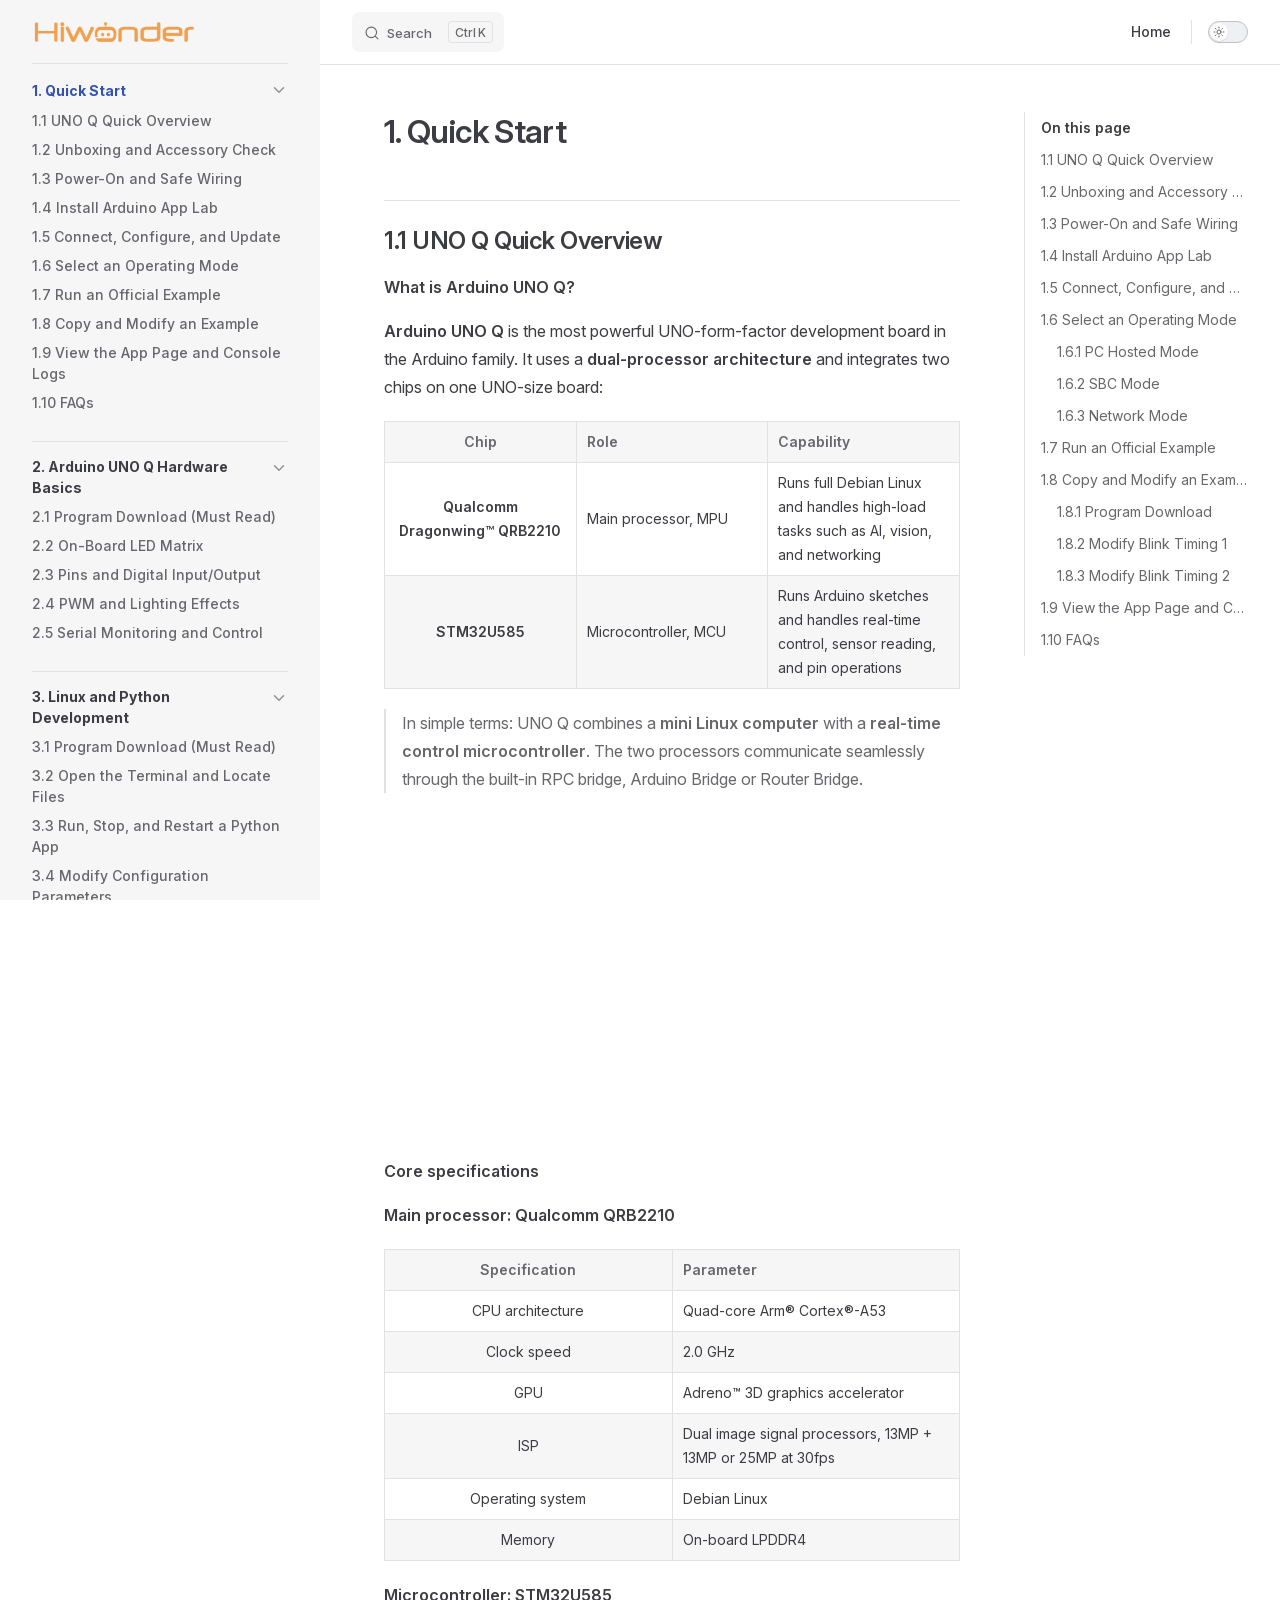
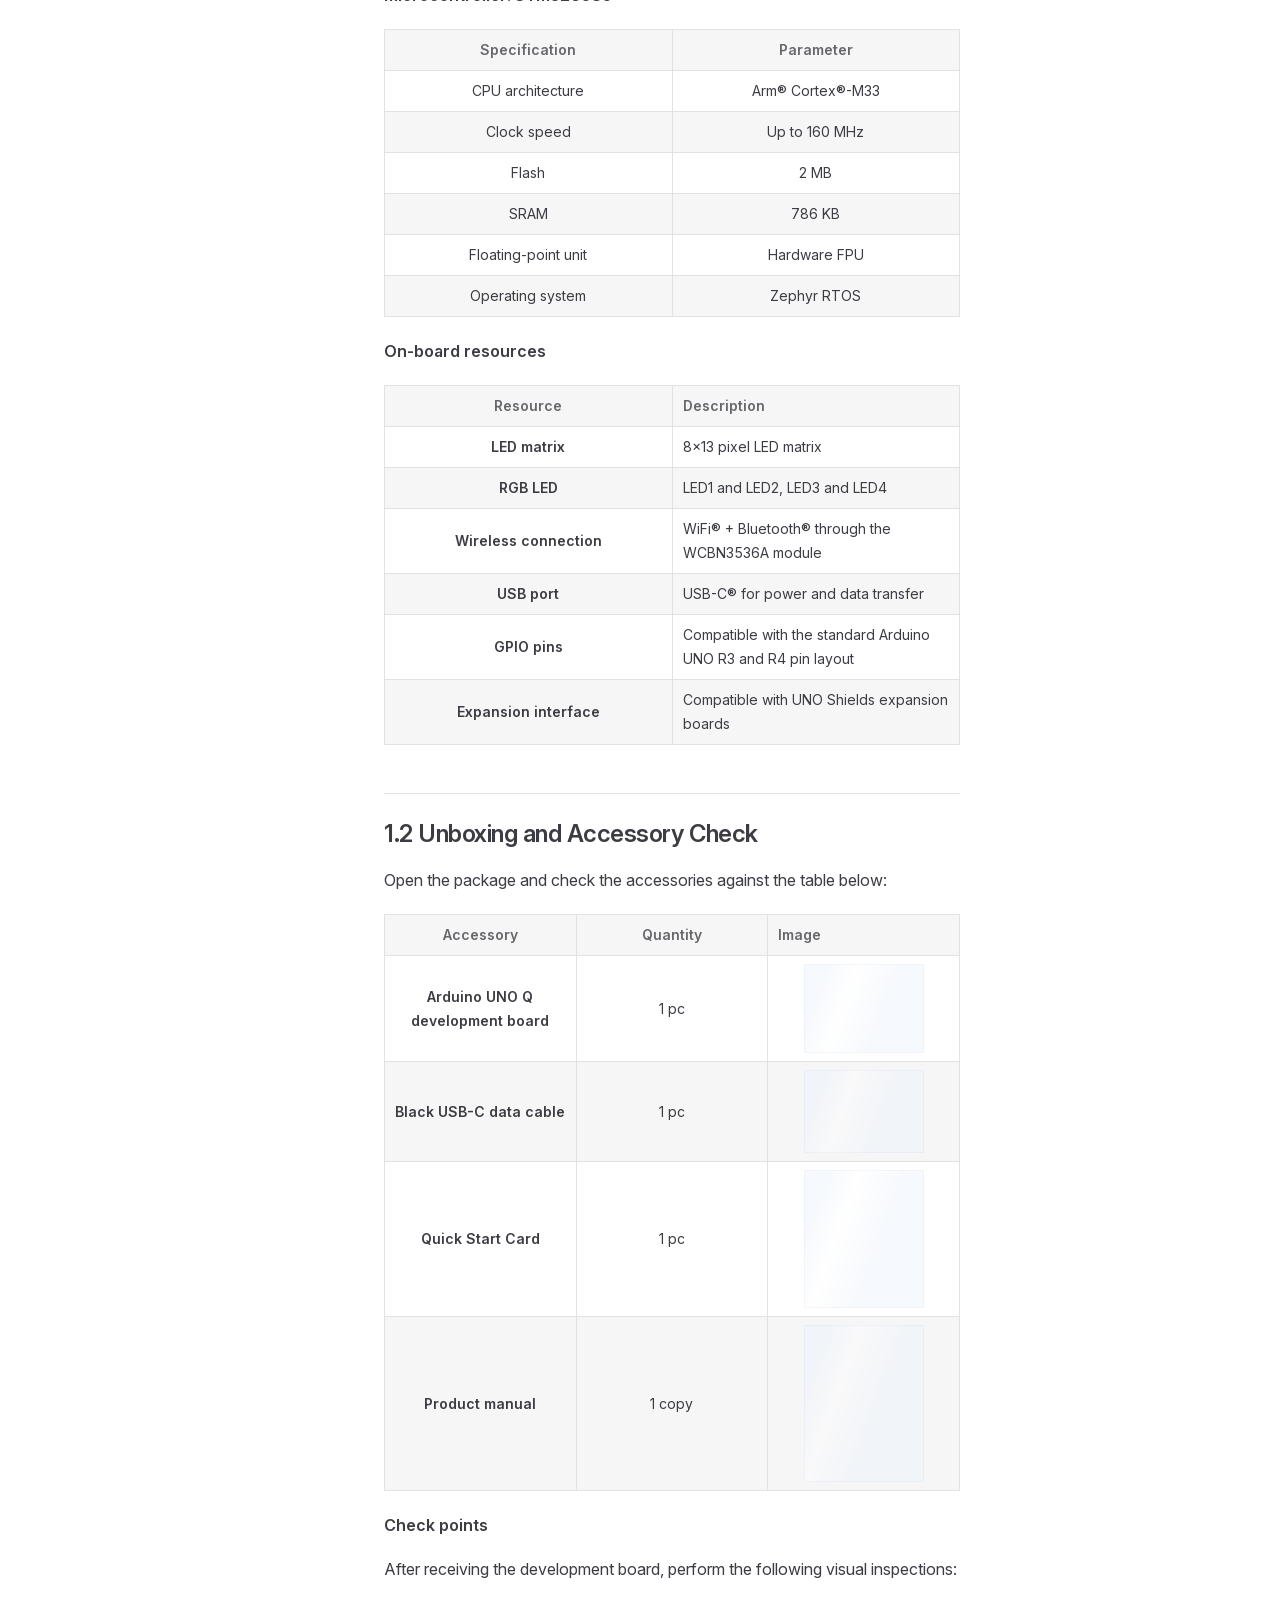
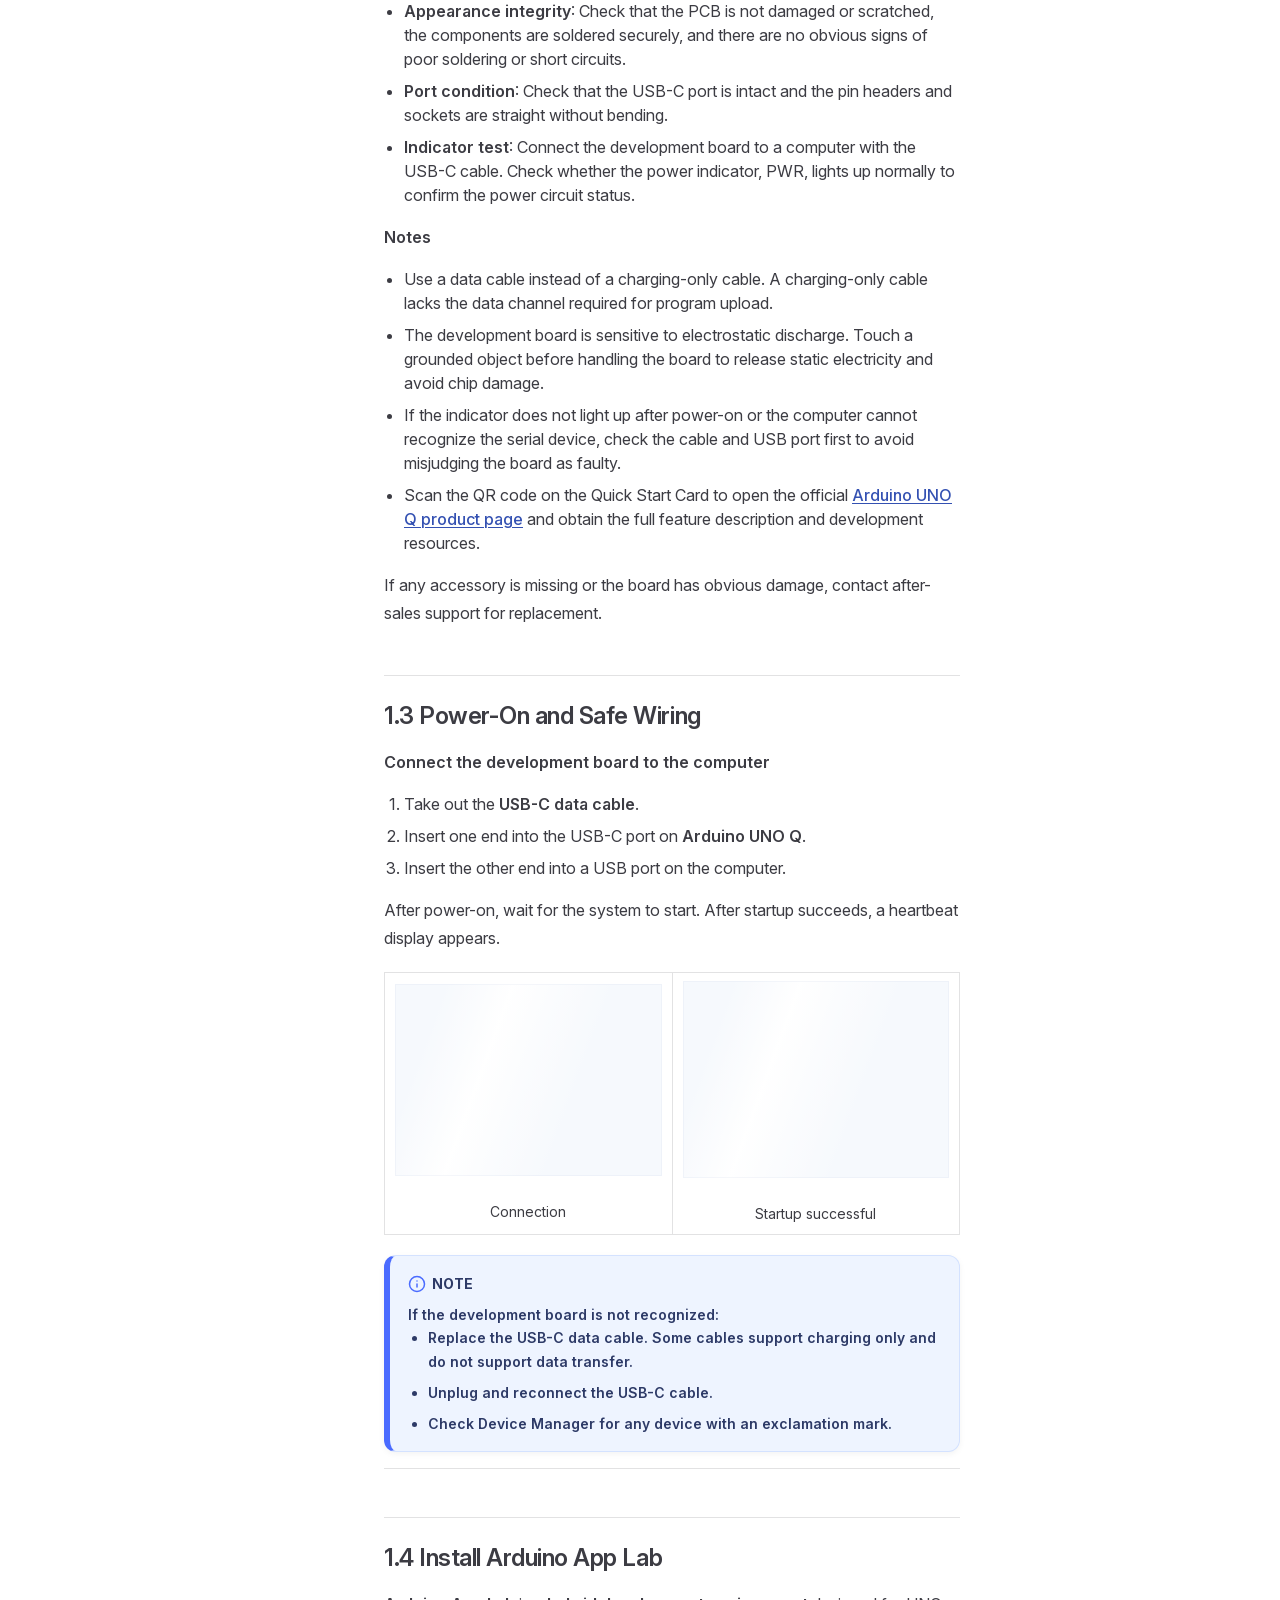
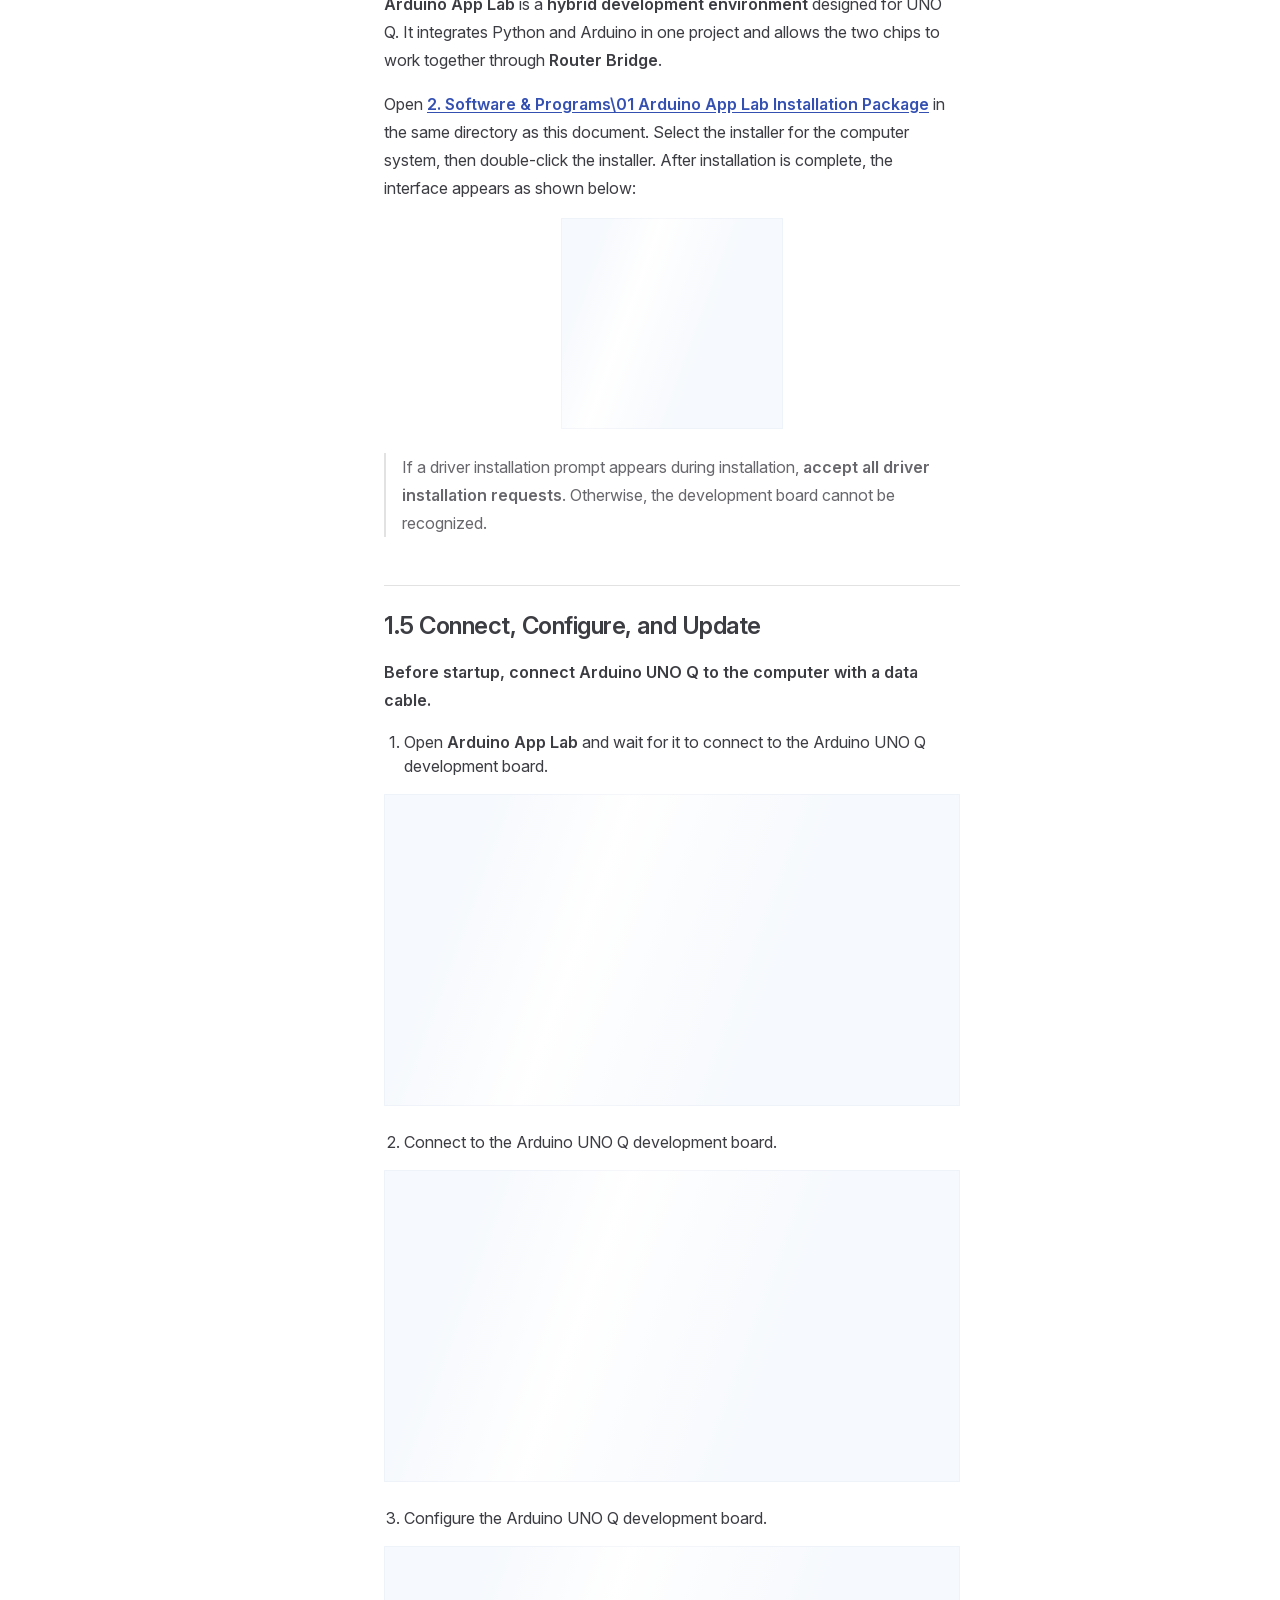
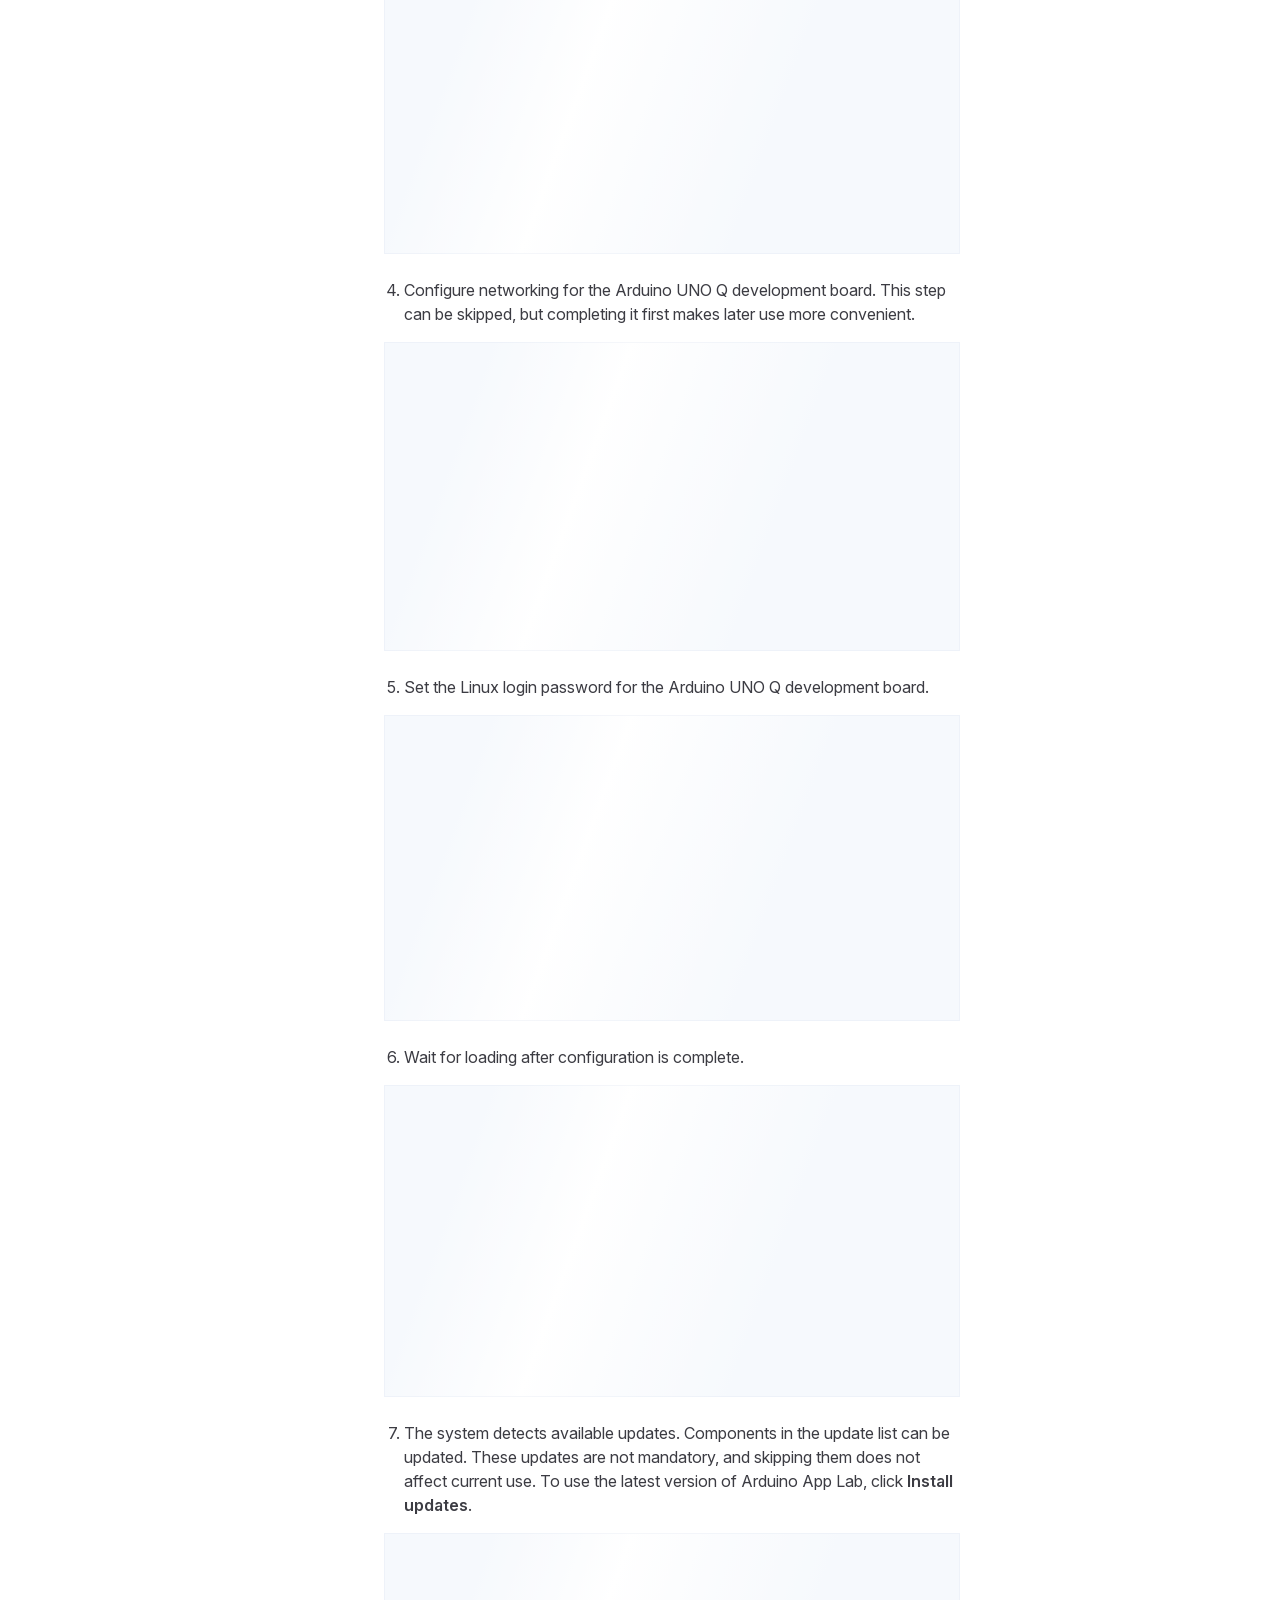
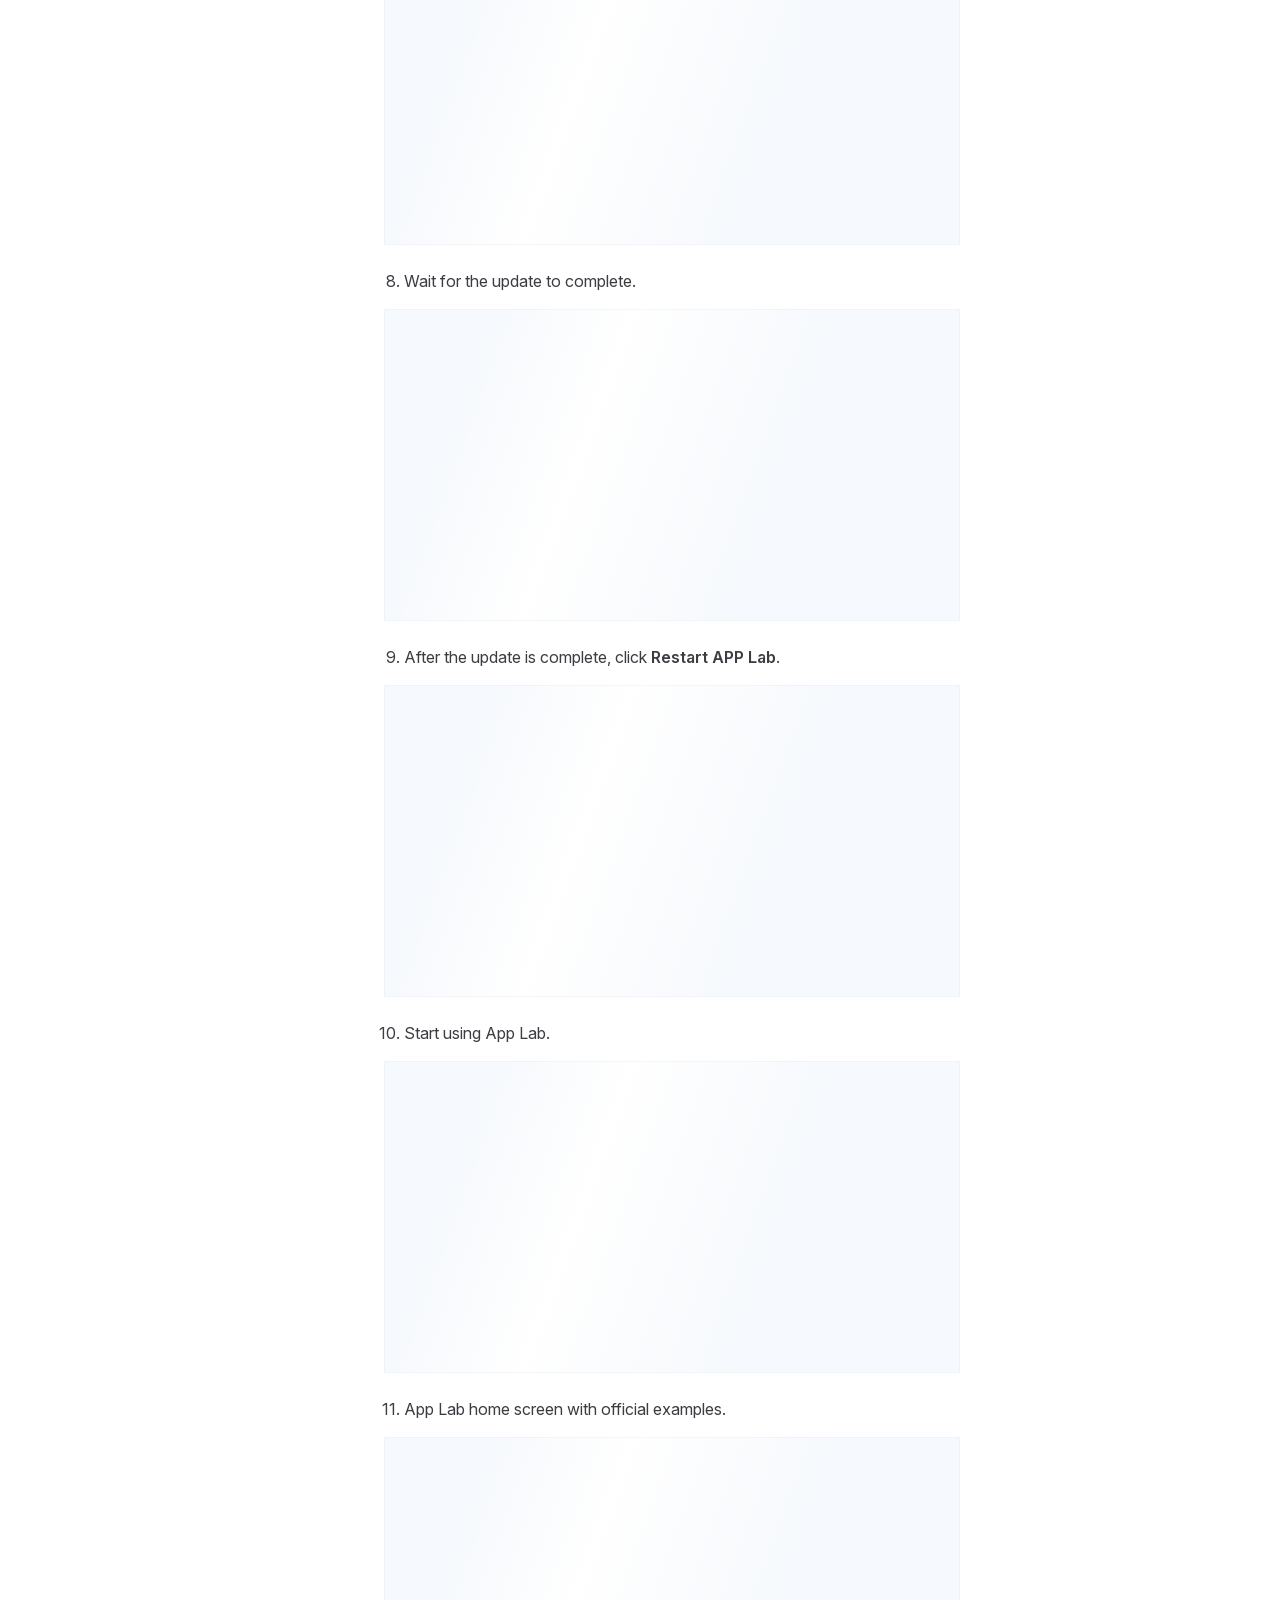
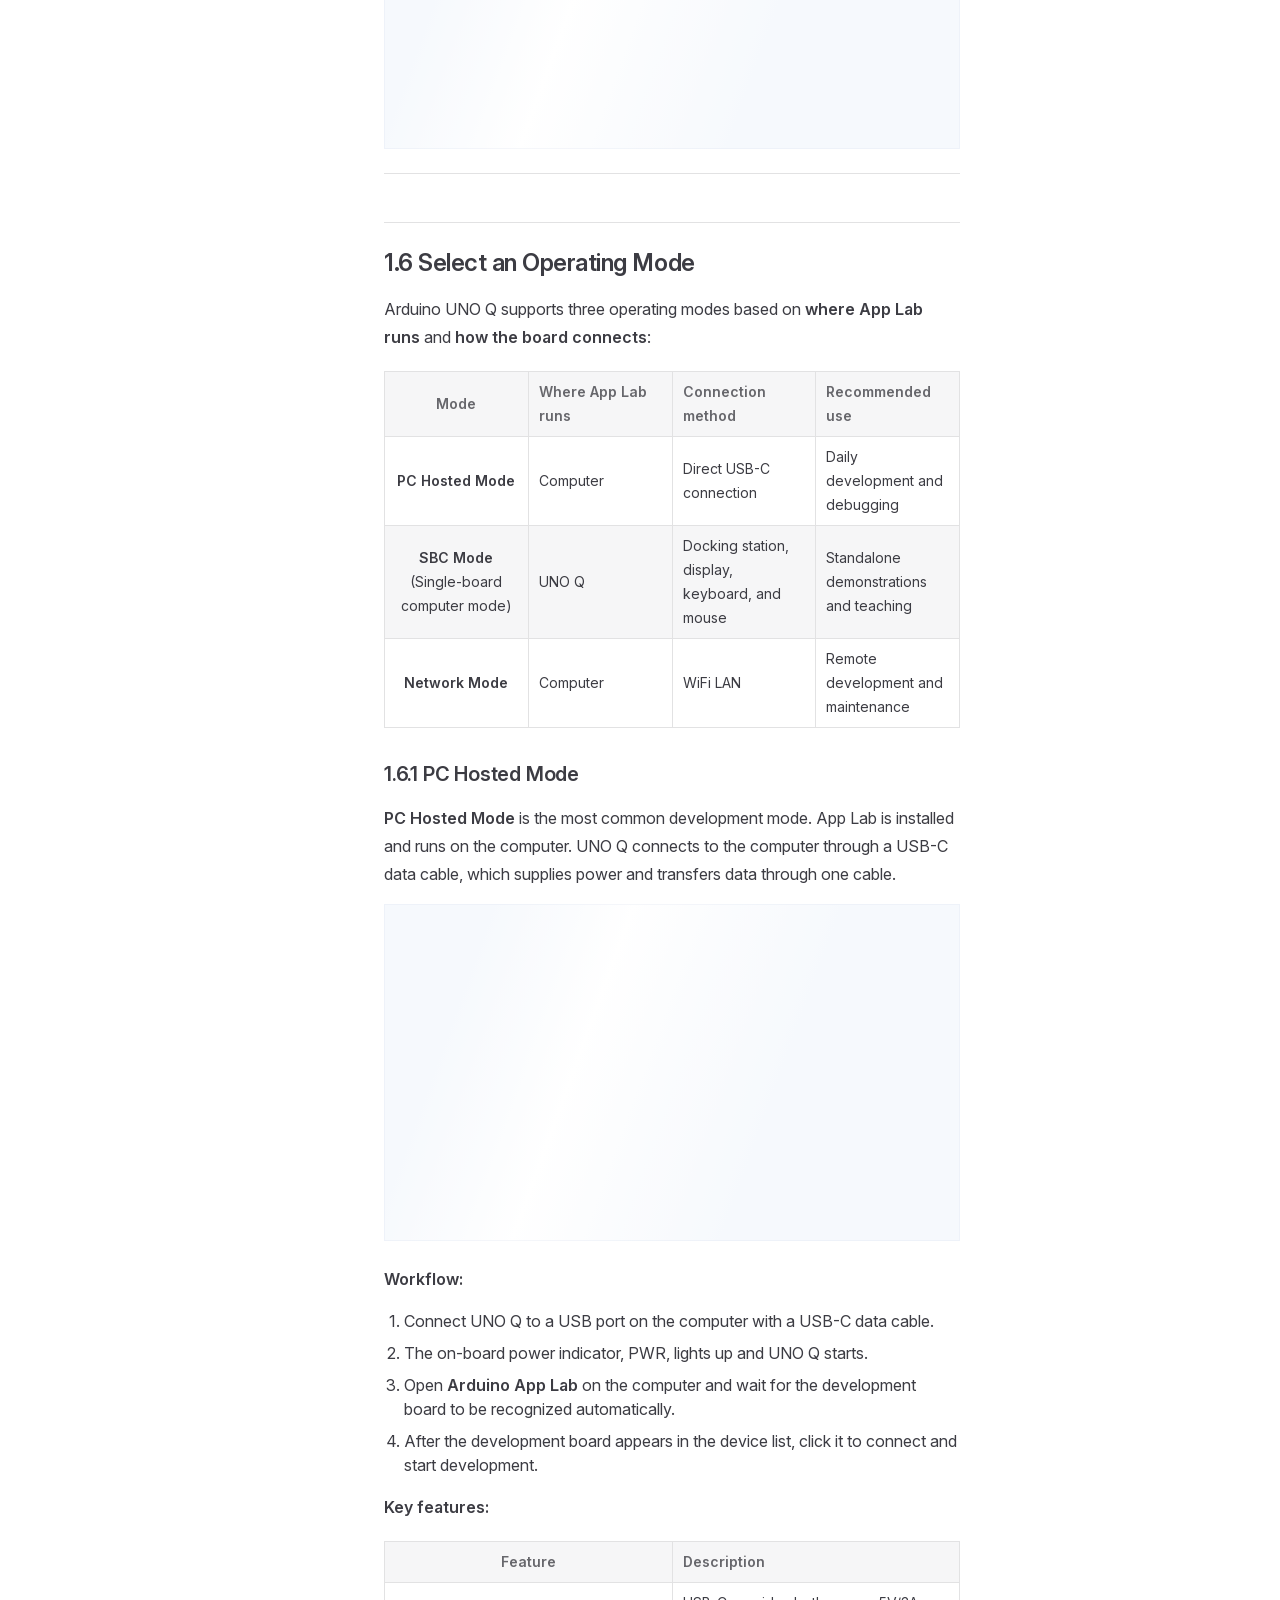
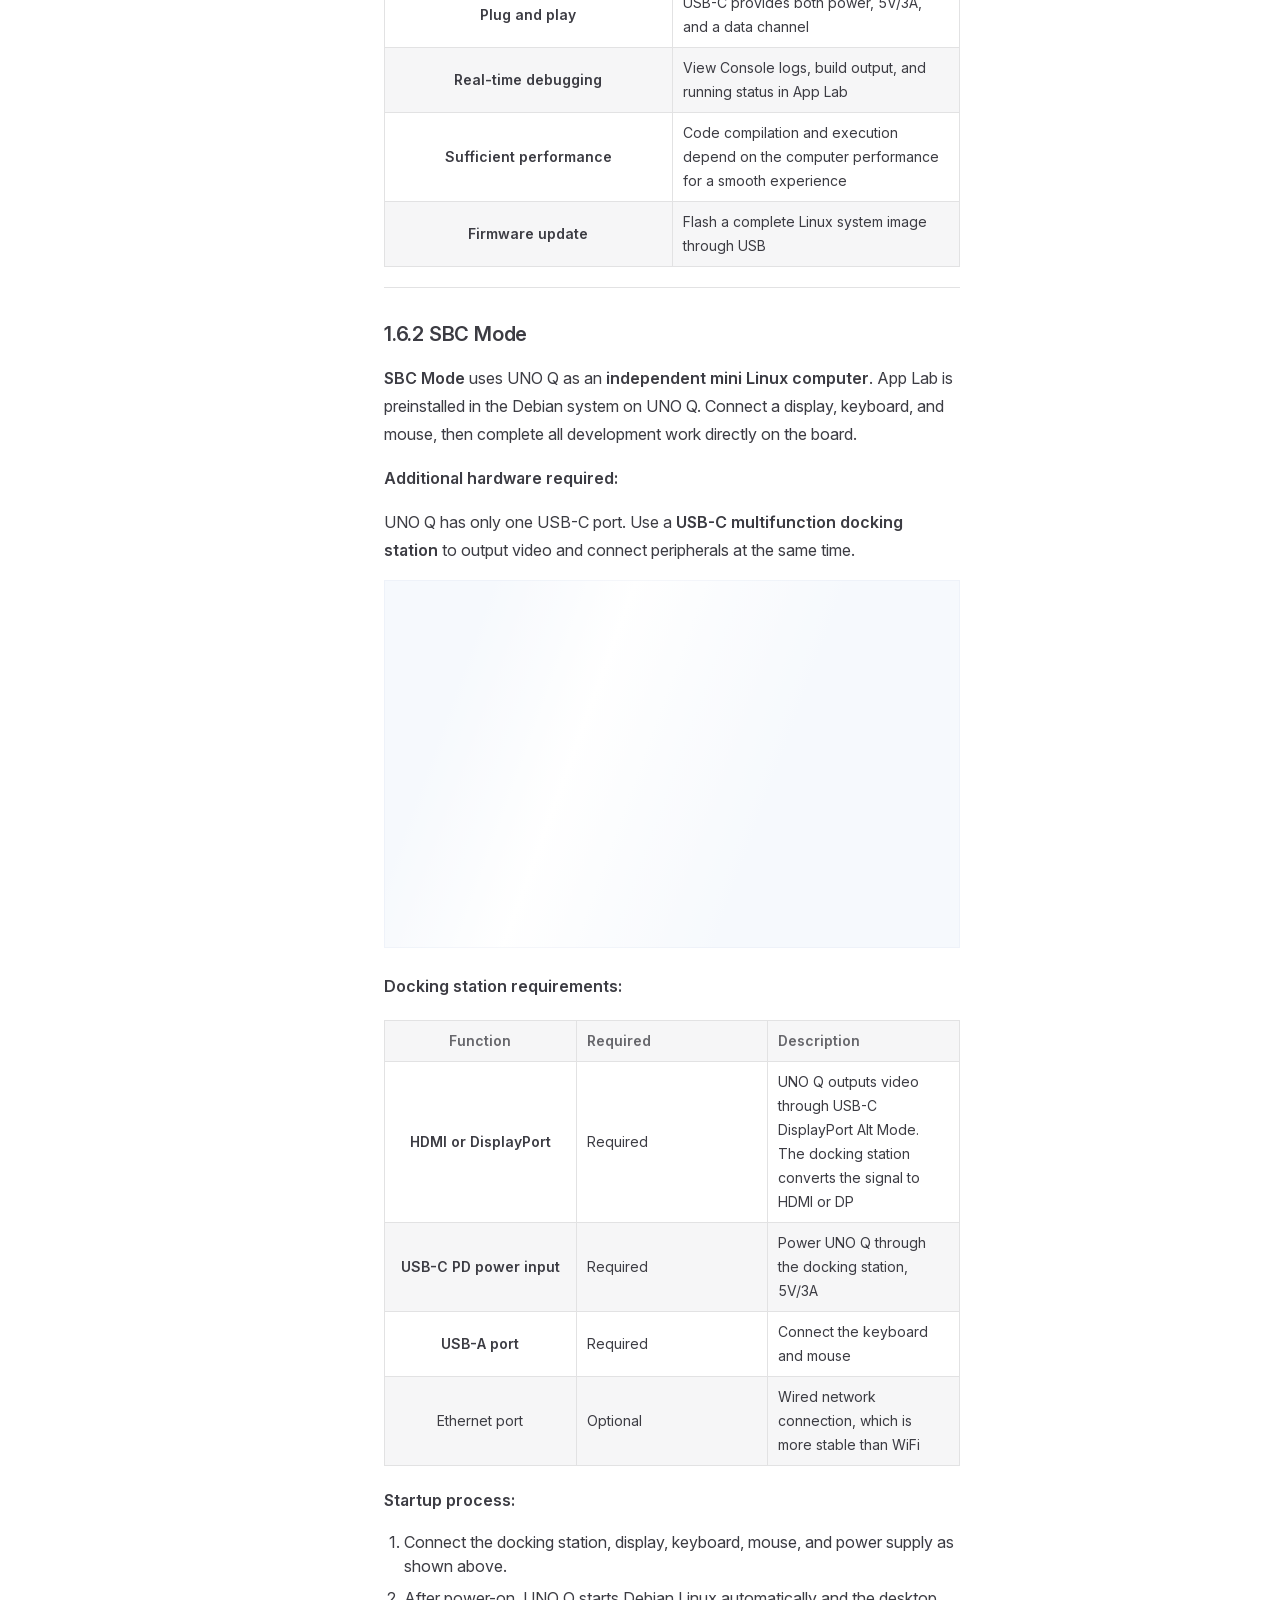
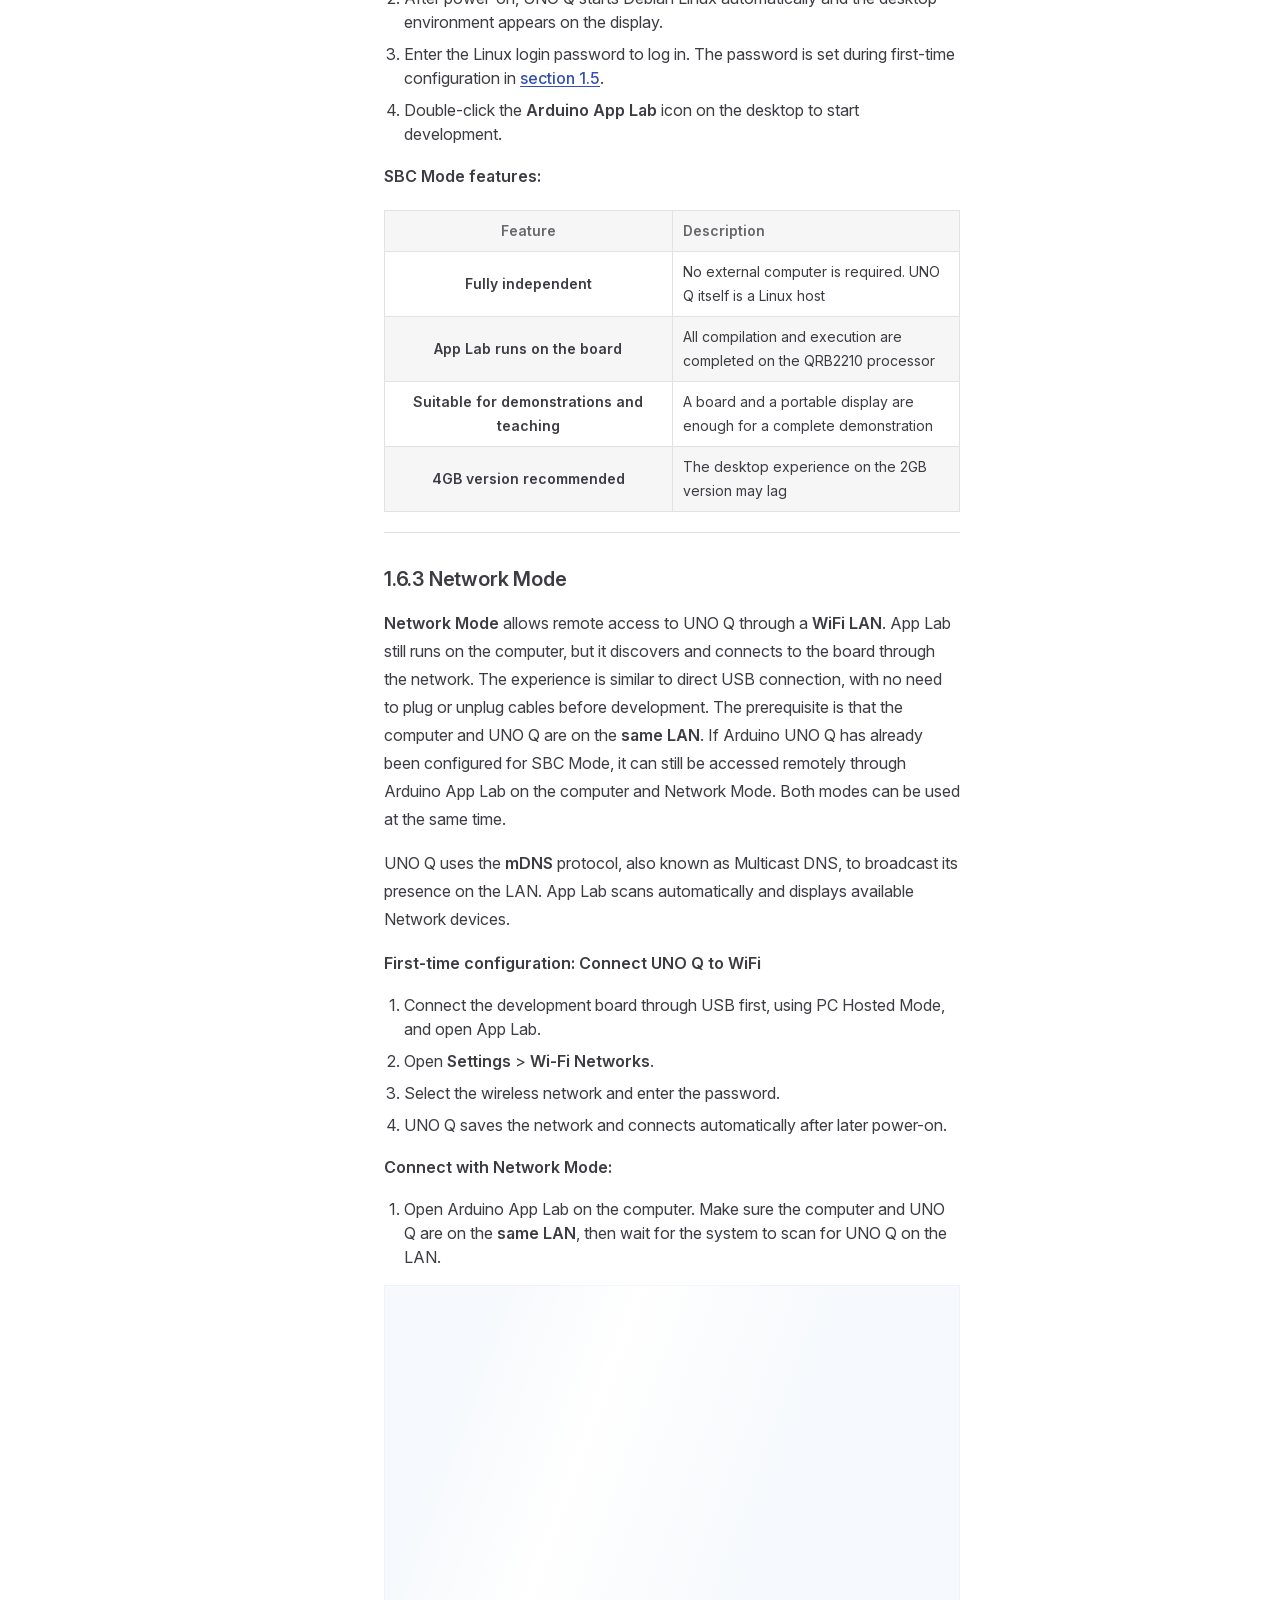
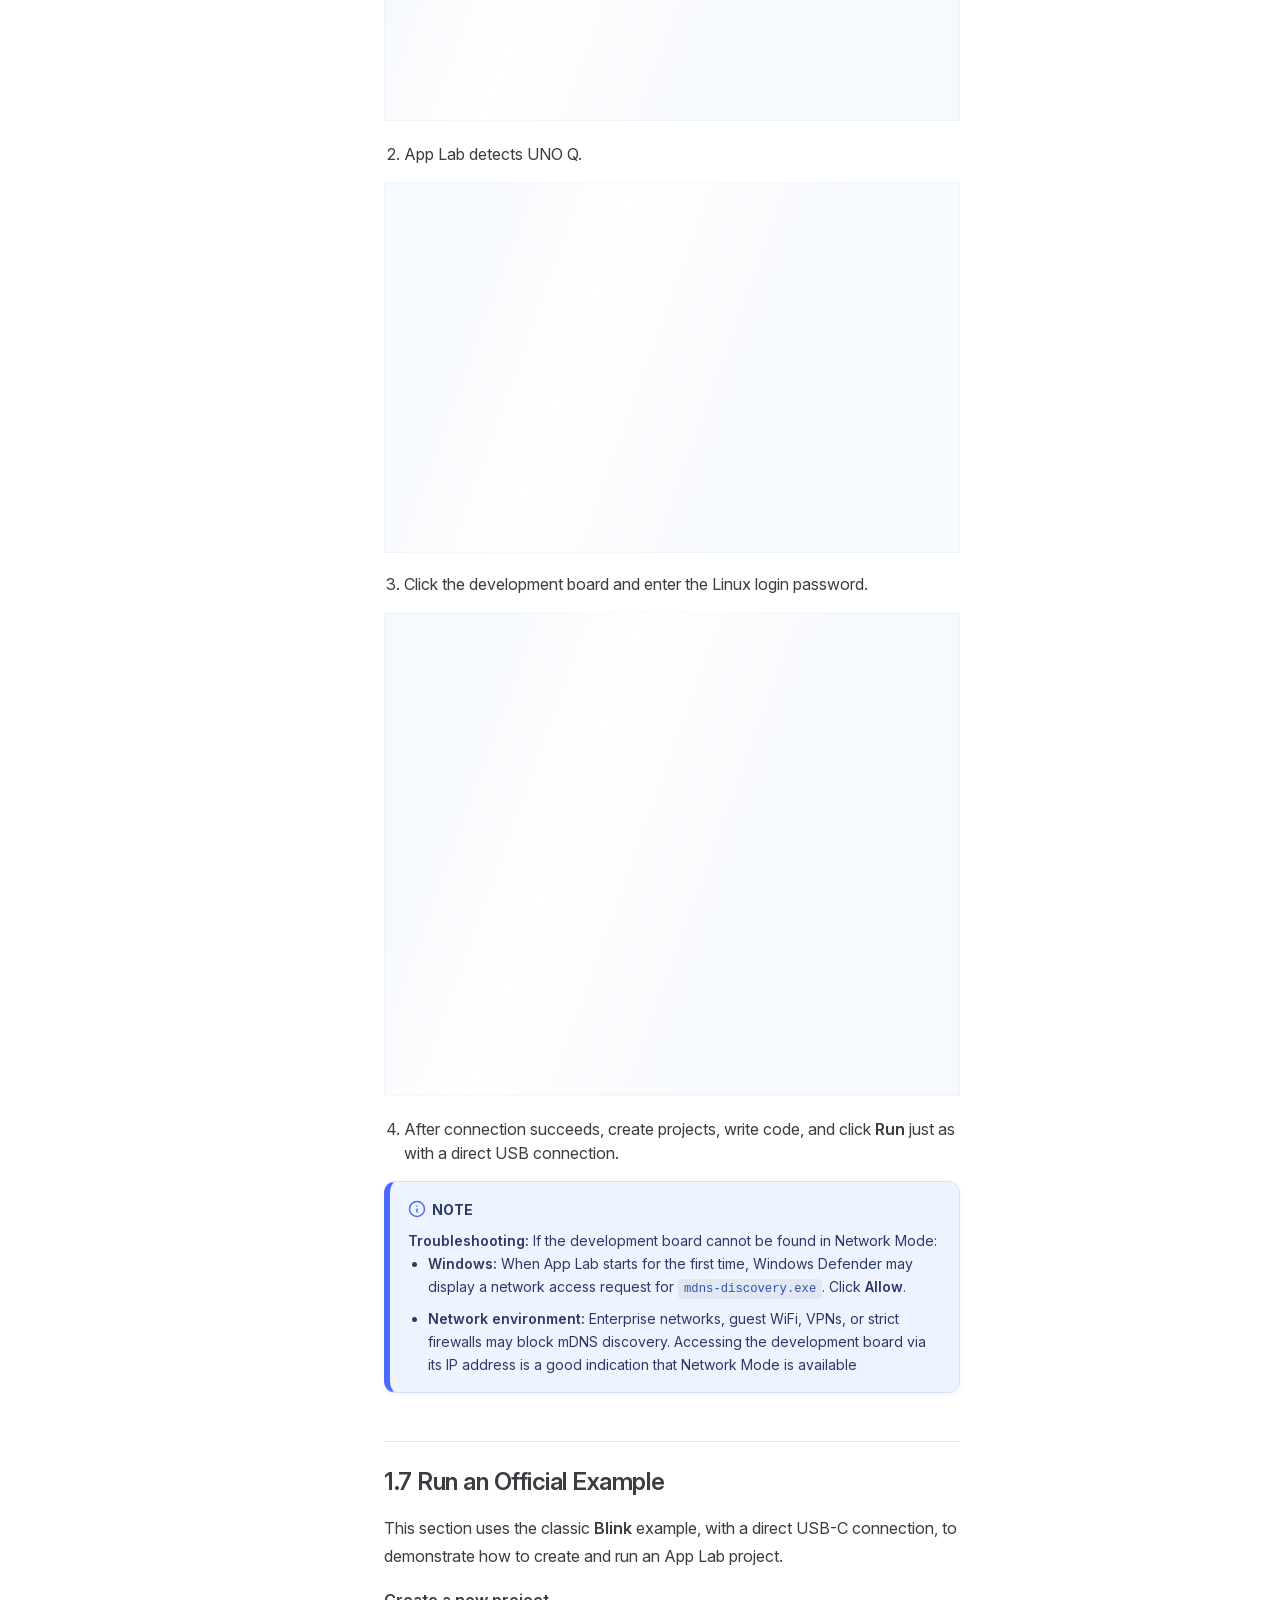
==== index.html @ 7b645acb "内容修改" ====
﻿<!DOCTYPE html>
<html>
<head>
  <meta charset="utf-8">
  <meta http-equiv="refresh" content="0;url=/projects/arduino-uno-q/en/latest/docs/1.Quick_Start.html">
  <title>Arduino UNO Q Documentation</title>
</head>
<body>
  <a href="/projects/arduino-uno-q/en/latest/docs/1.Quick_Start.html">Click here if you are not redirected automatically.</a>
</body>
</html>
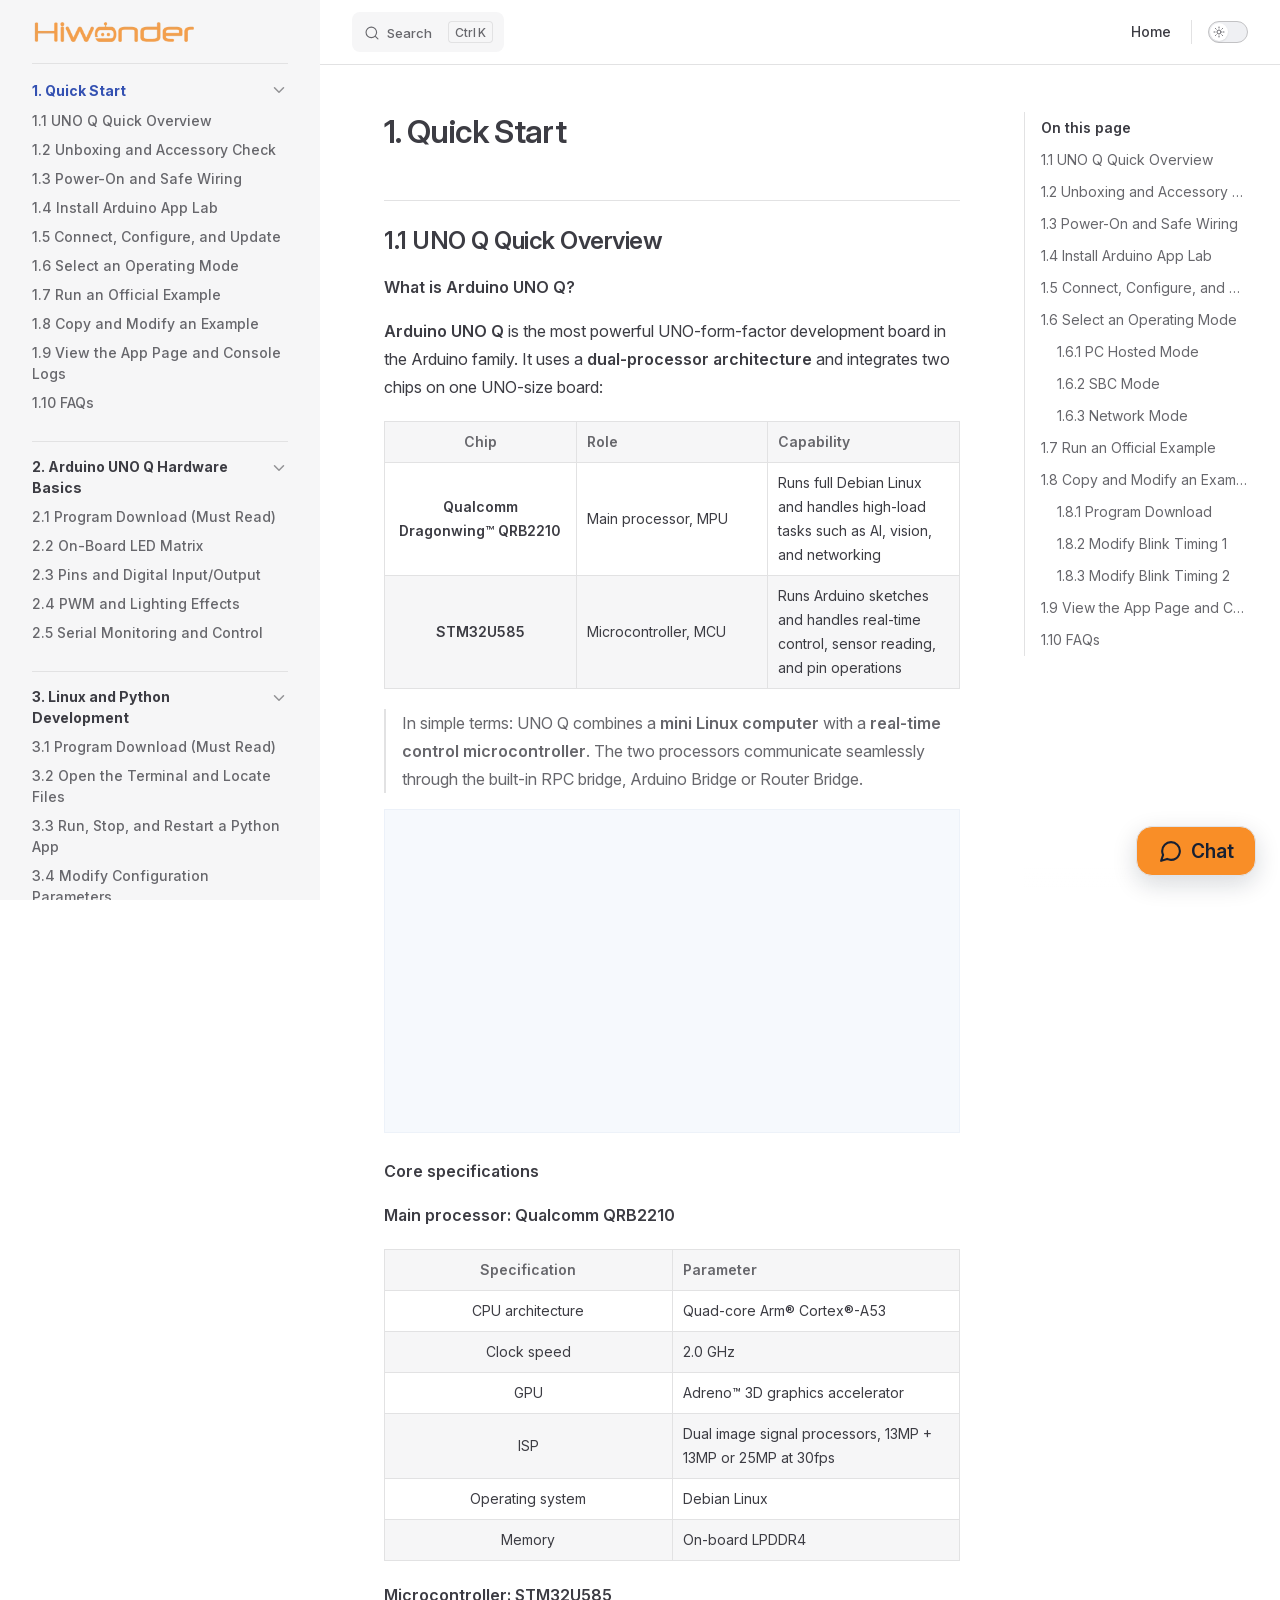
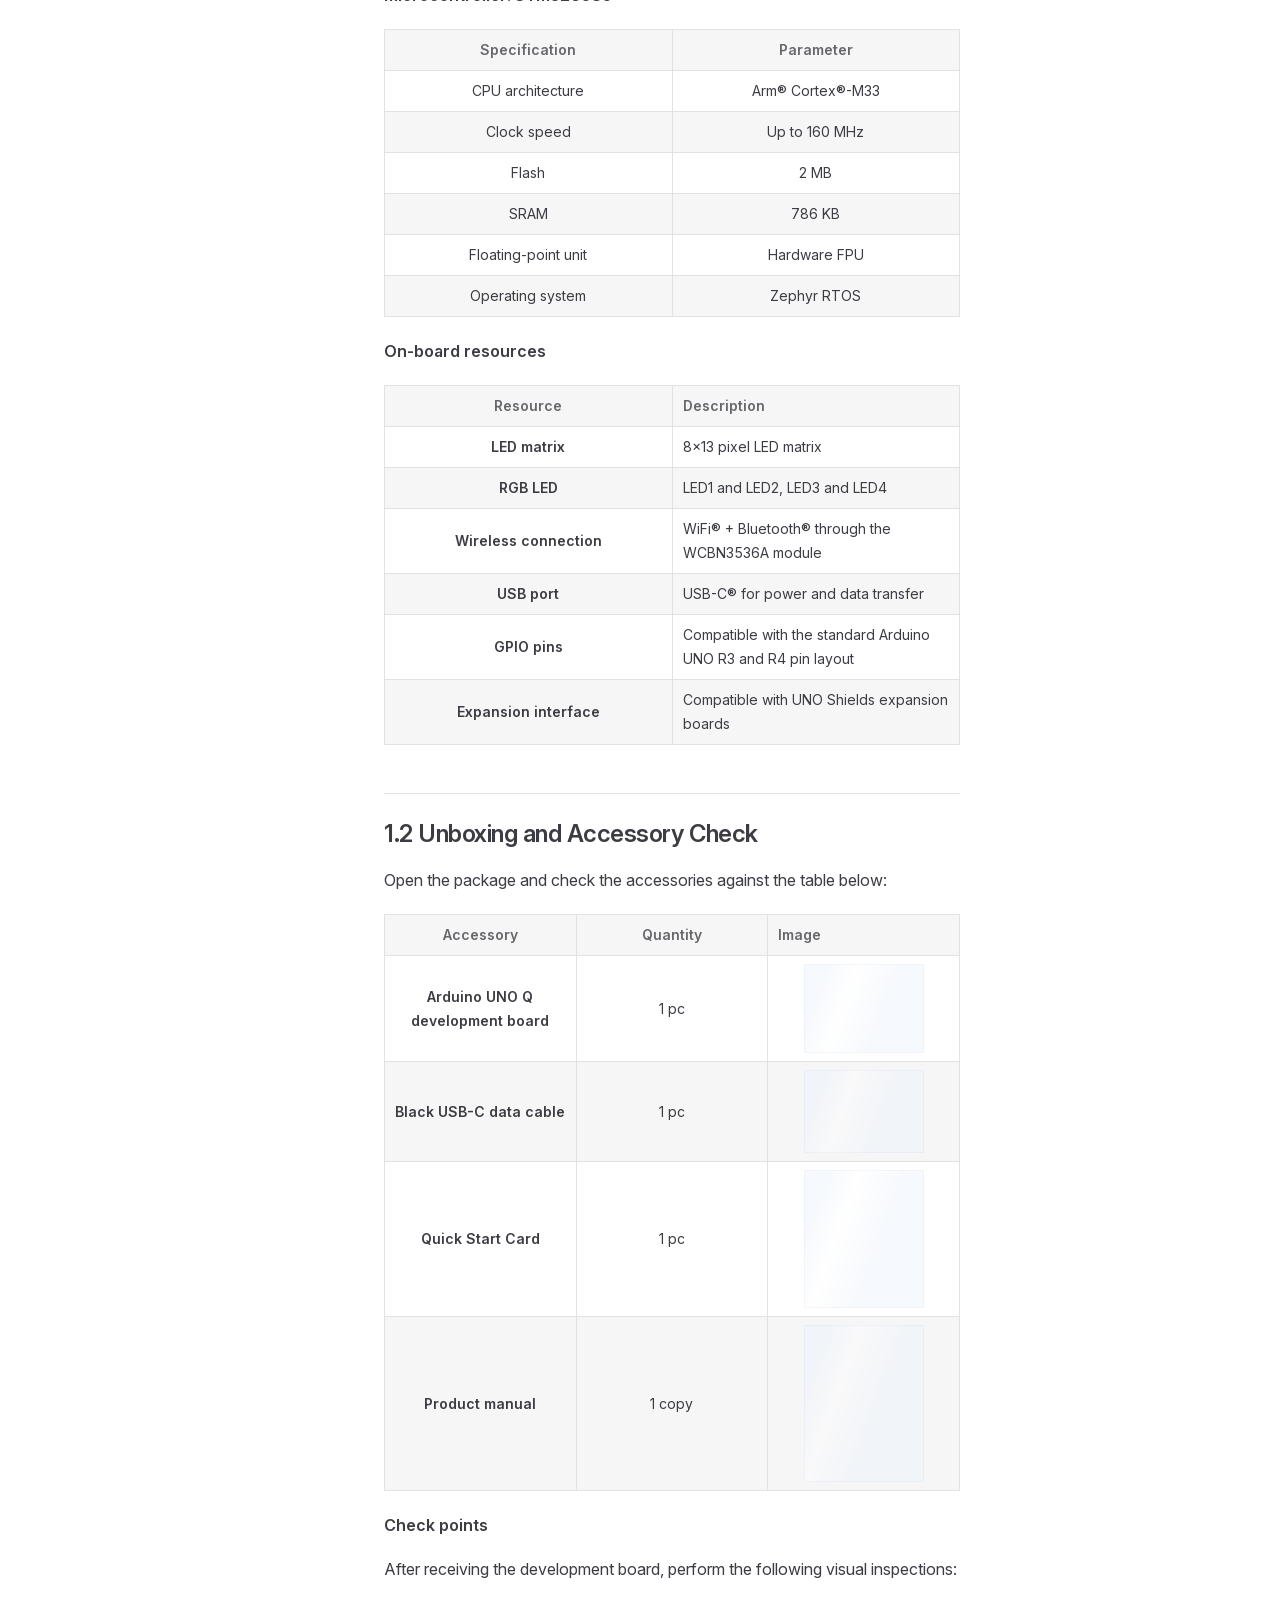
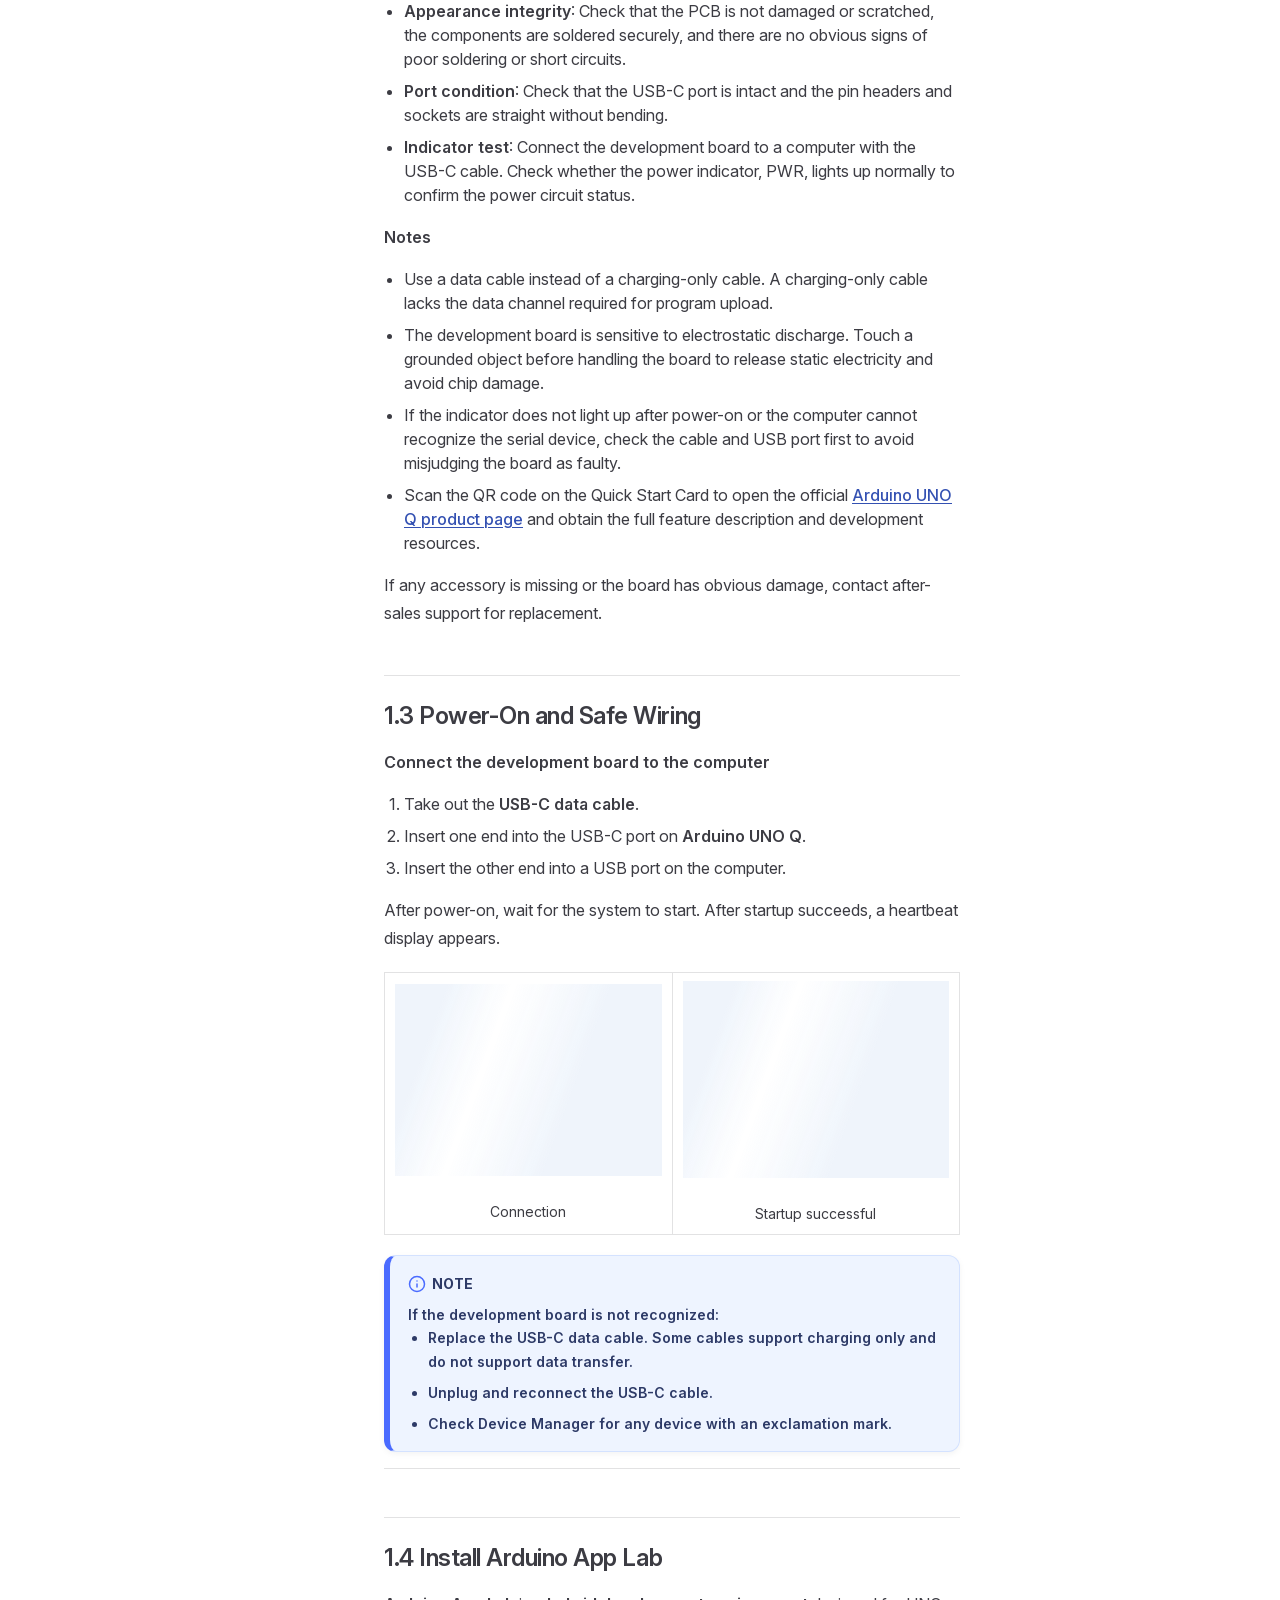
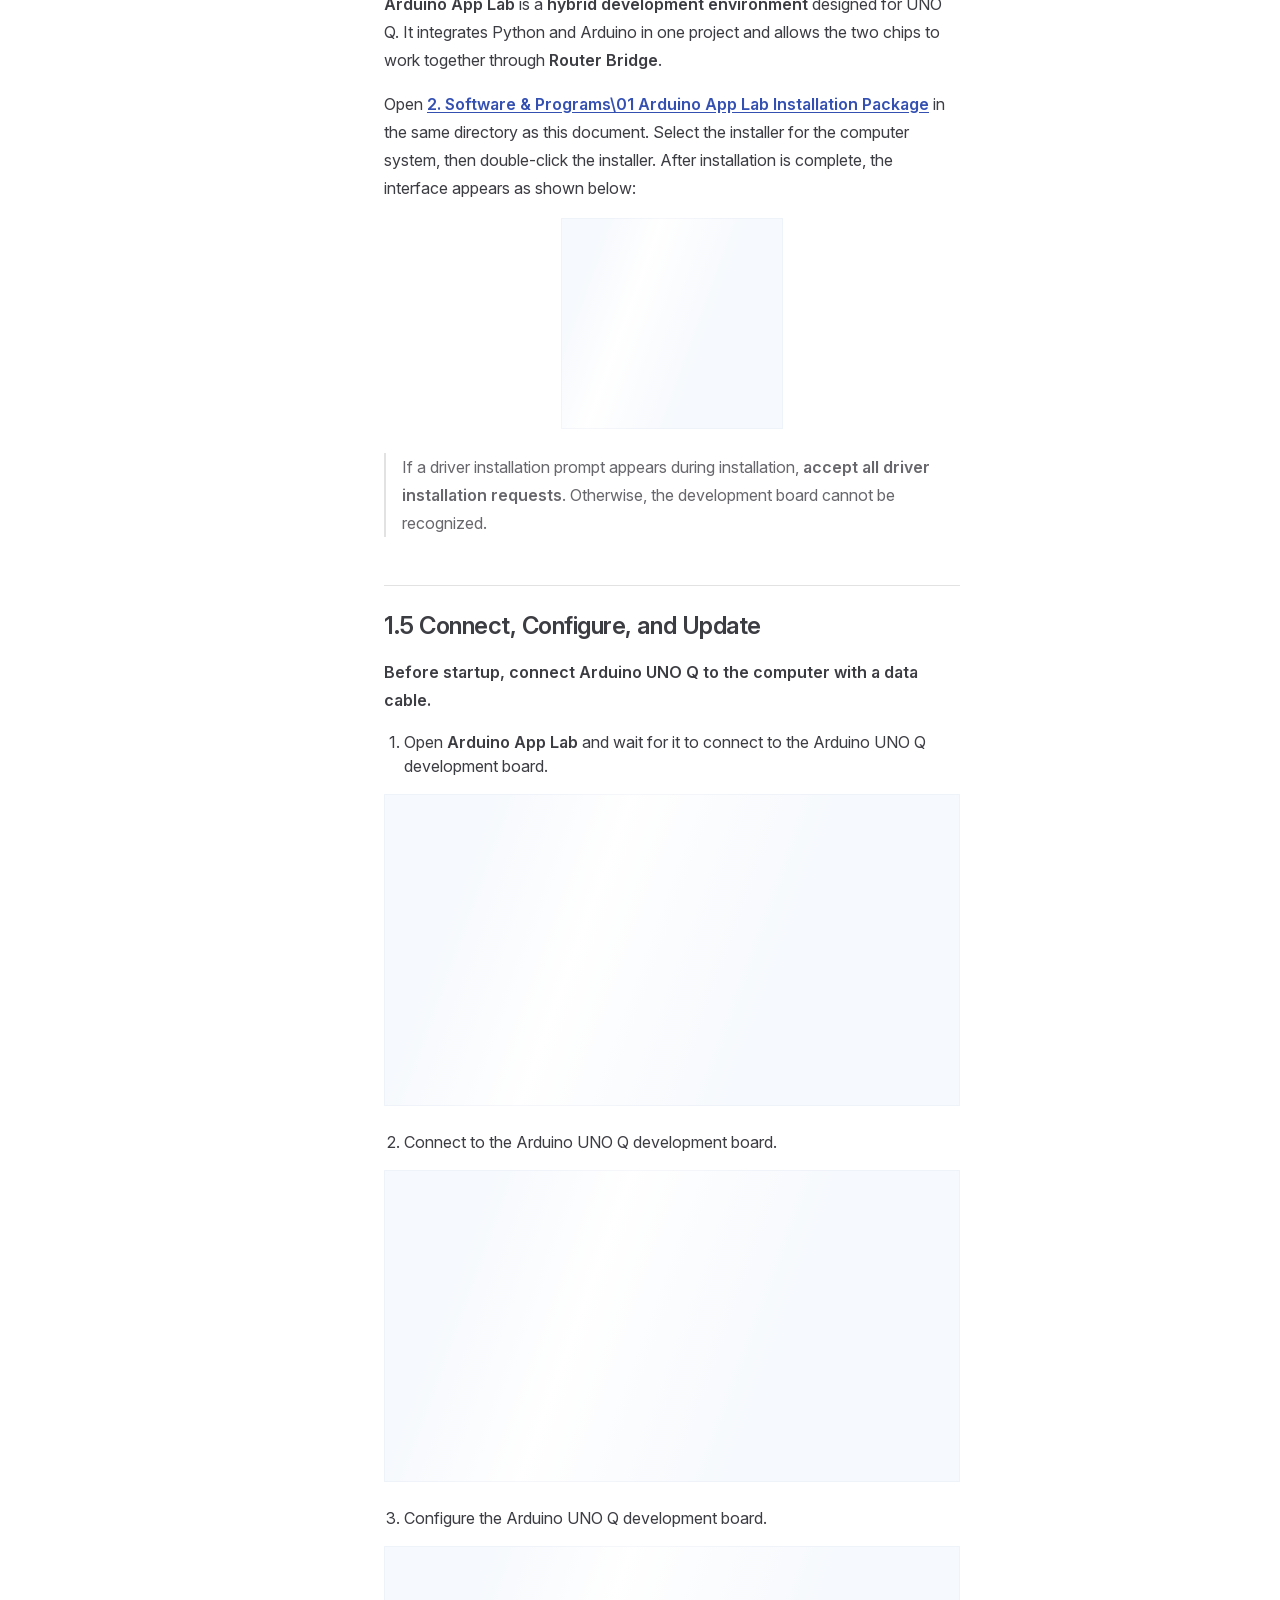
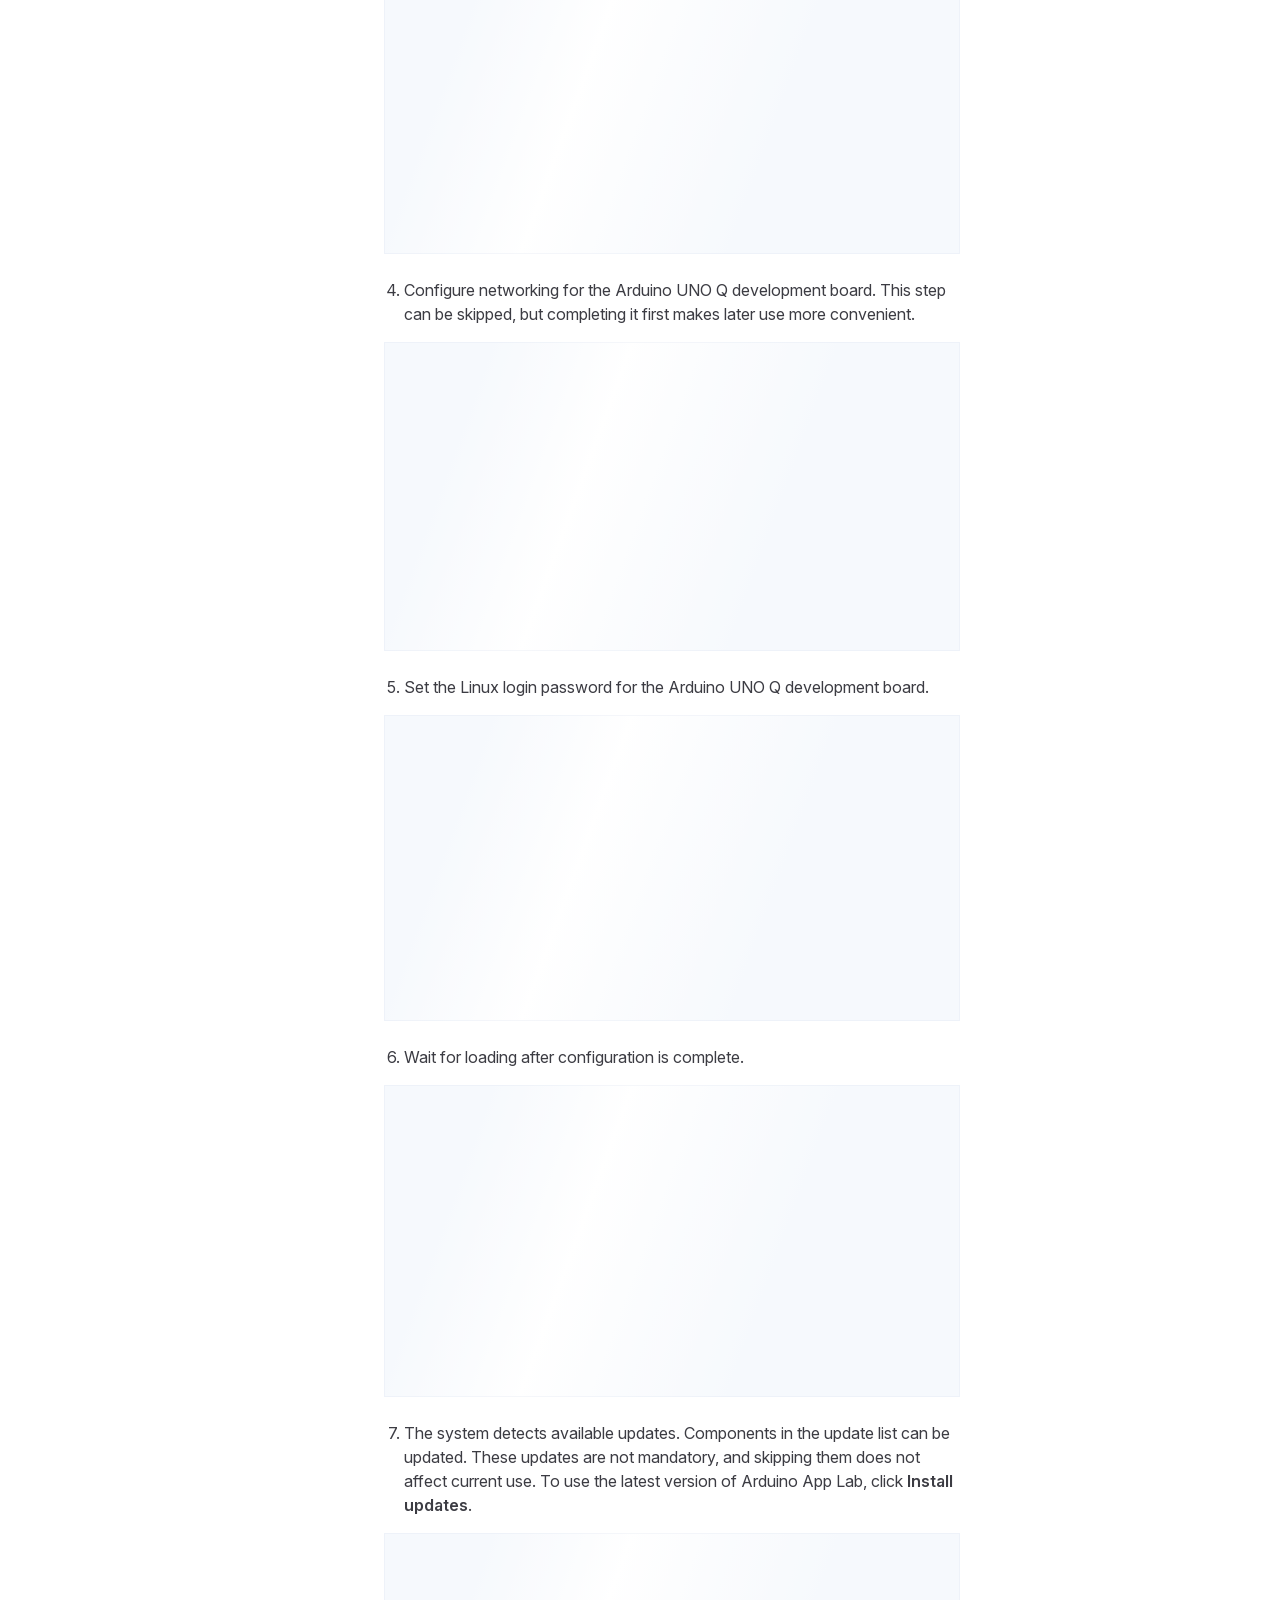
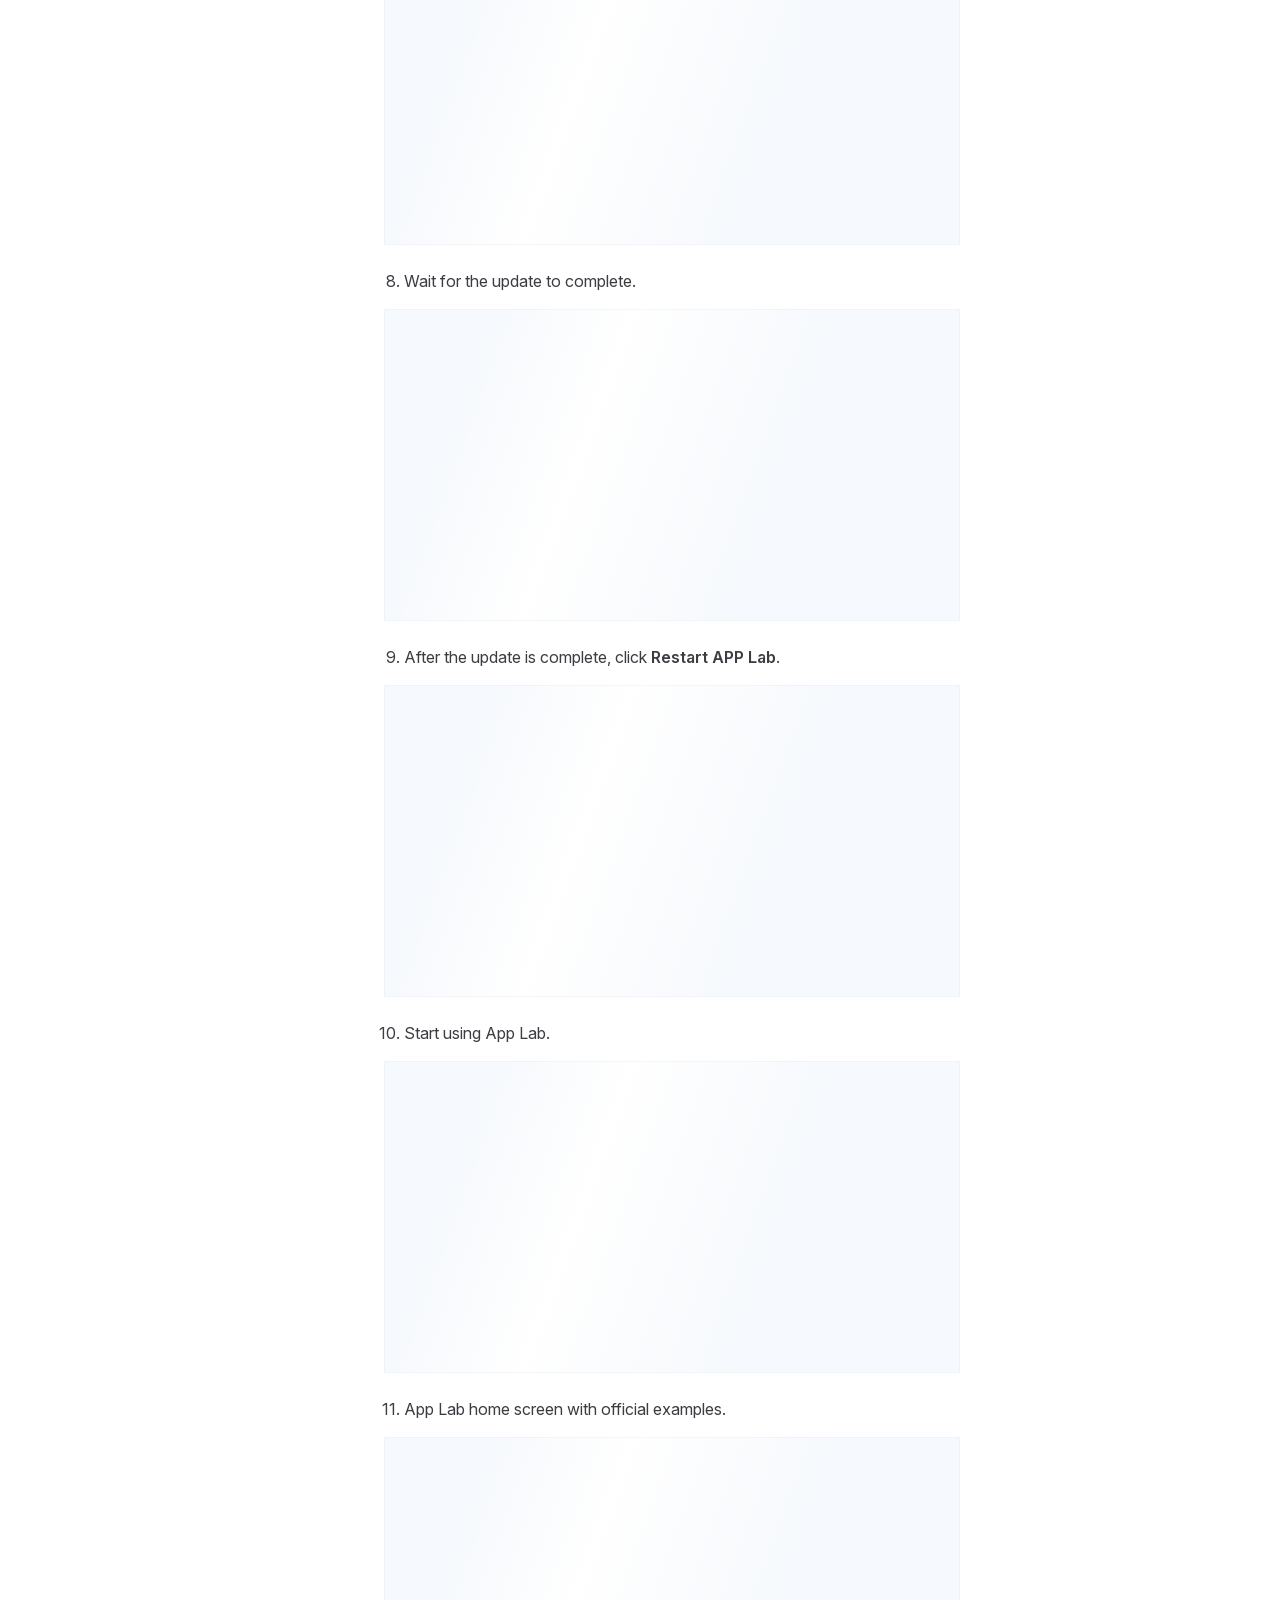
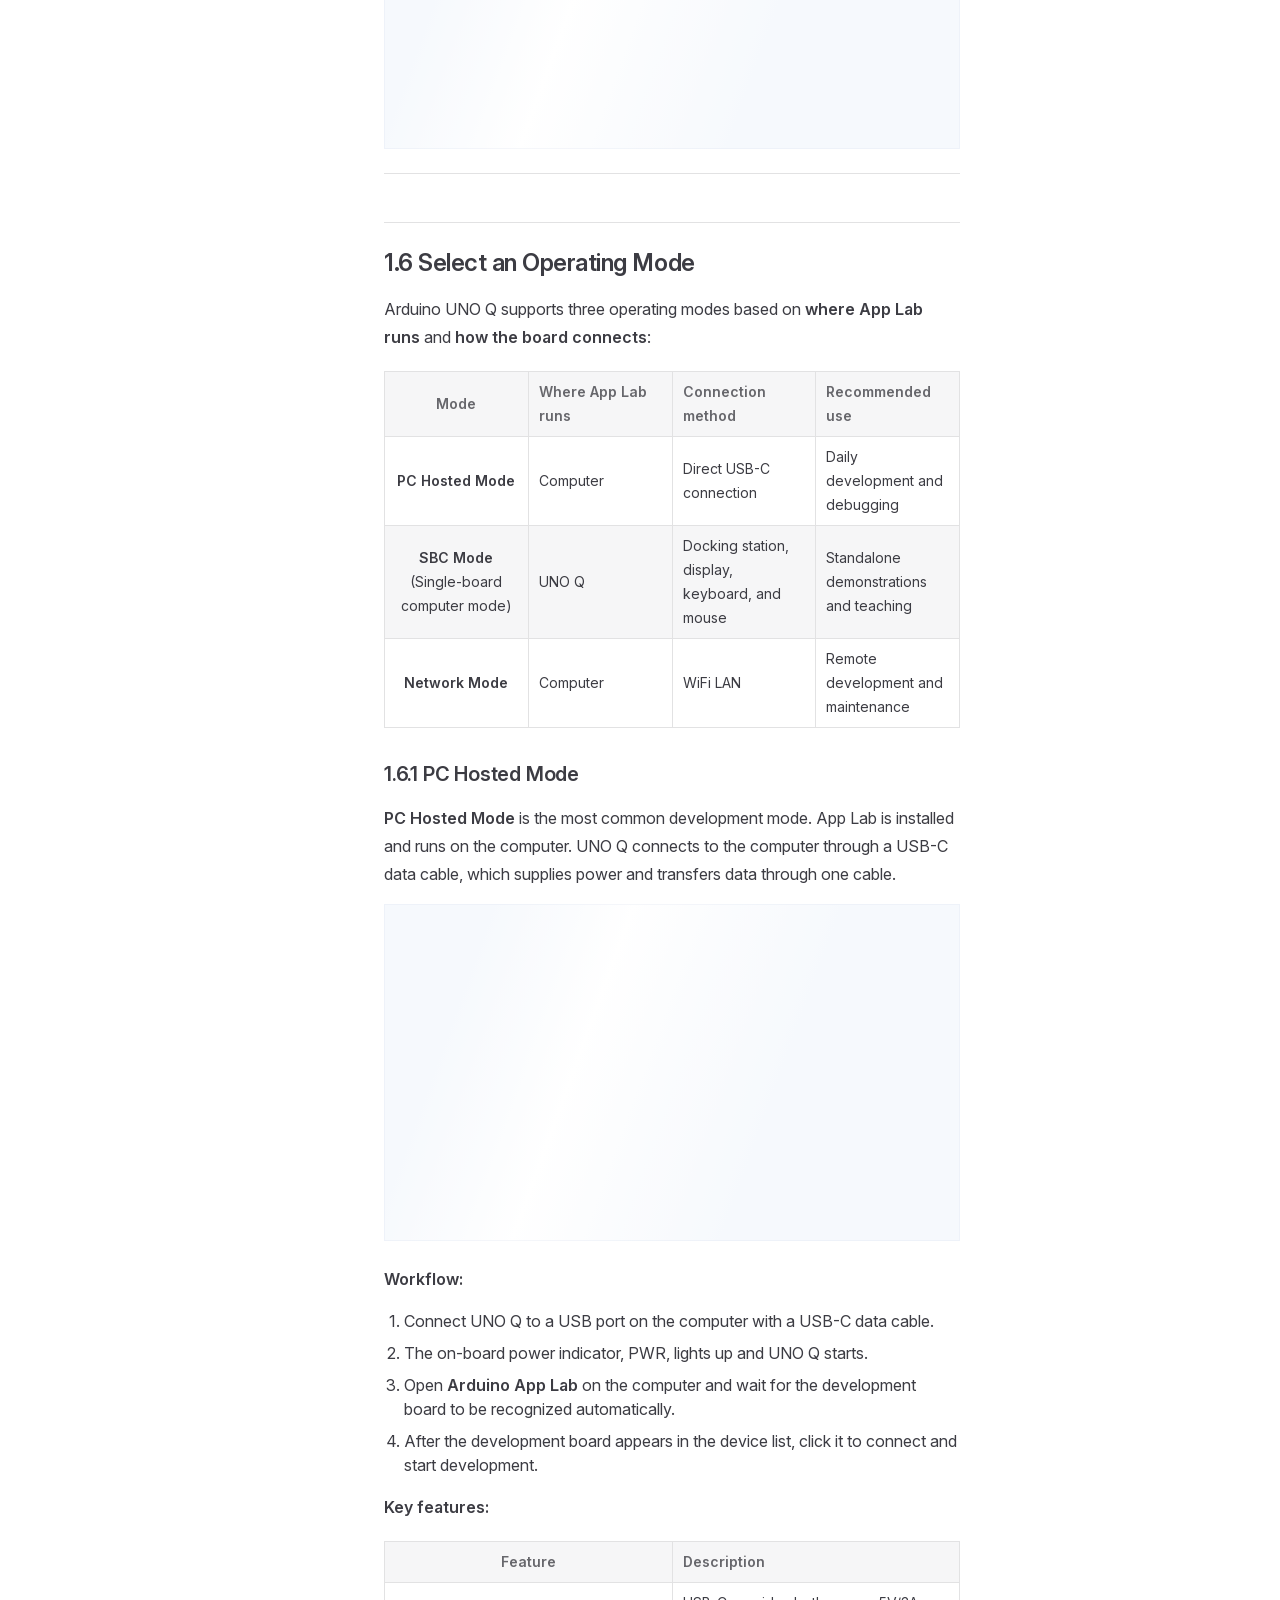
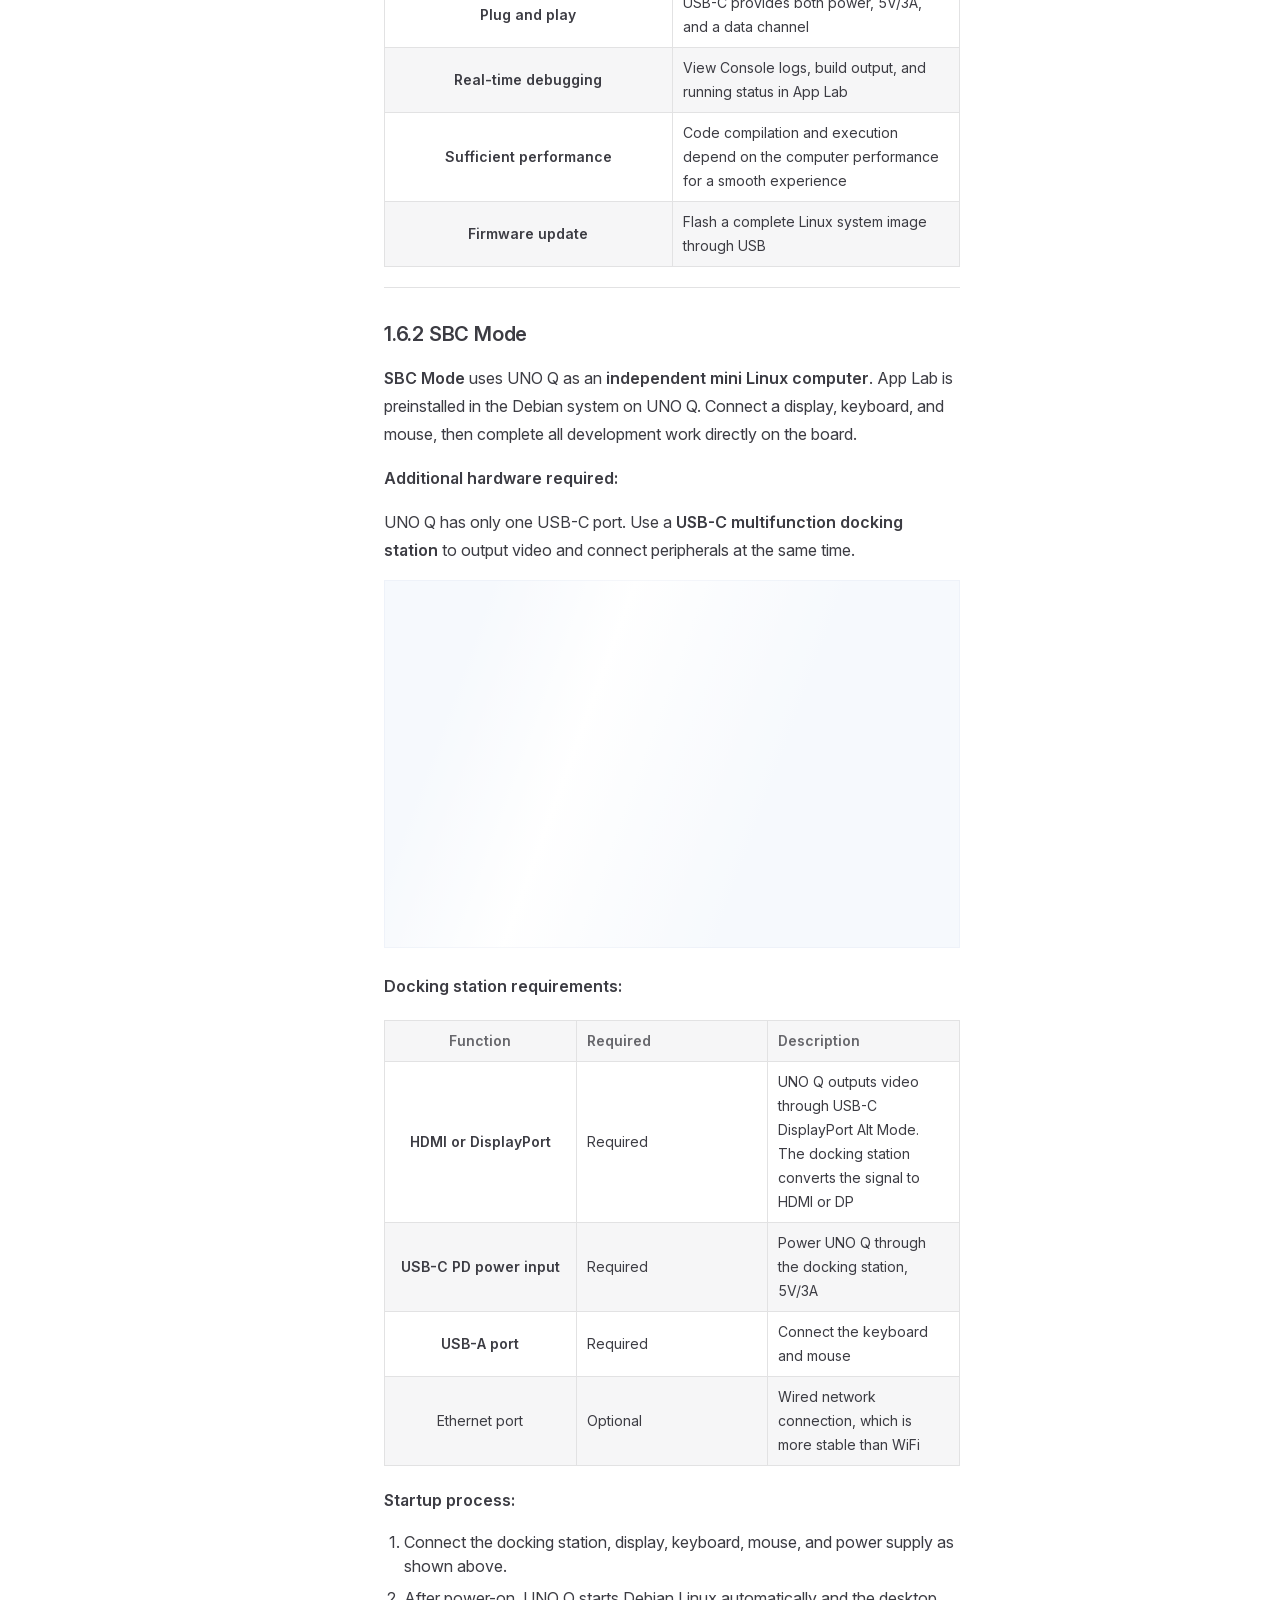
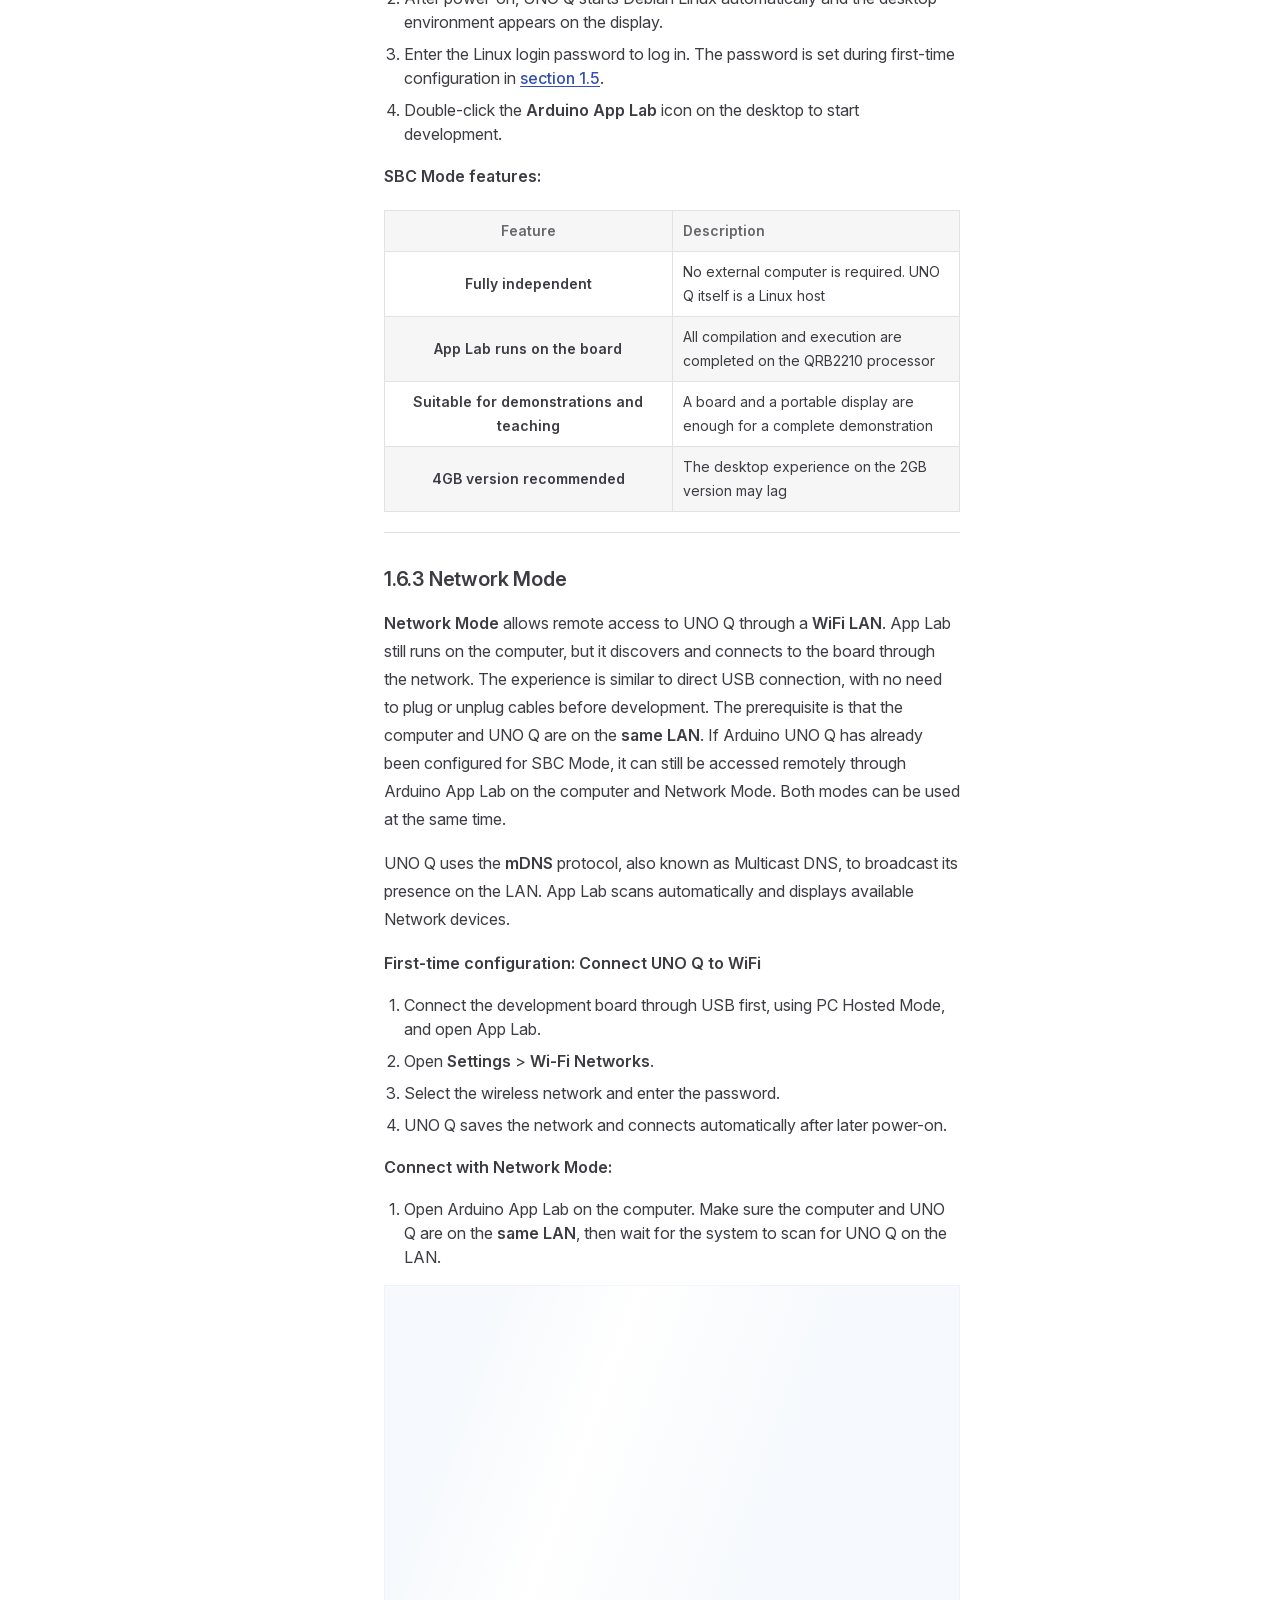
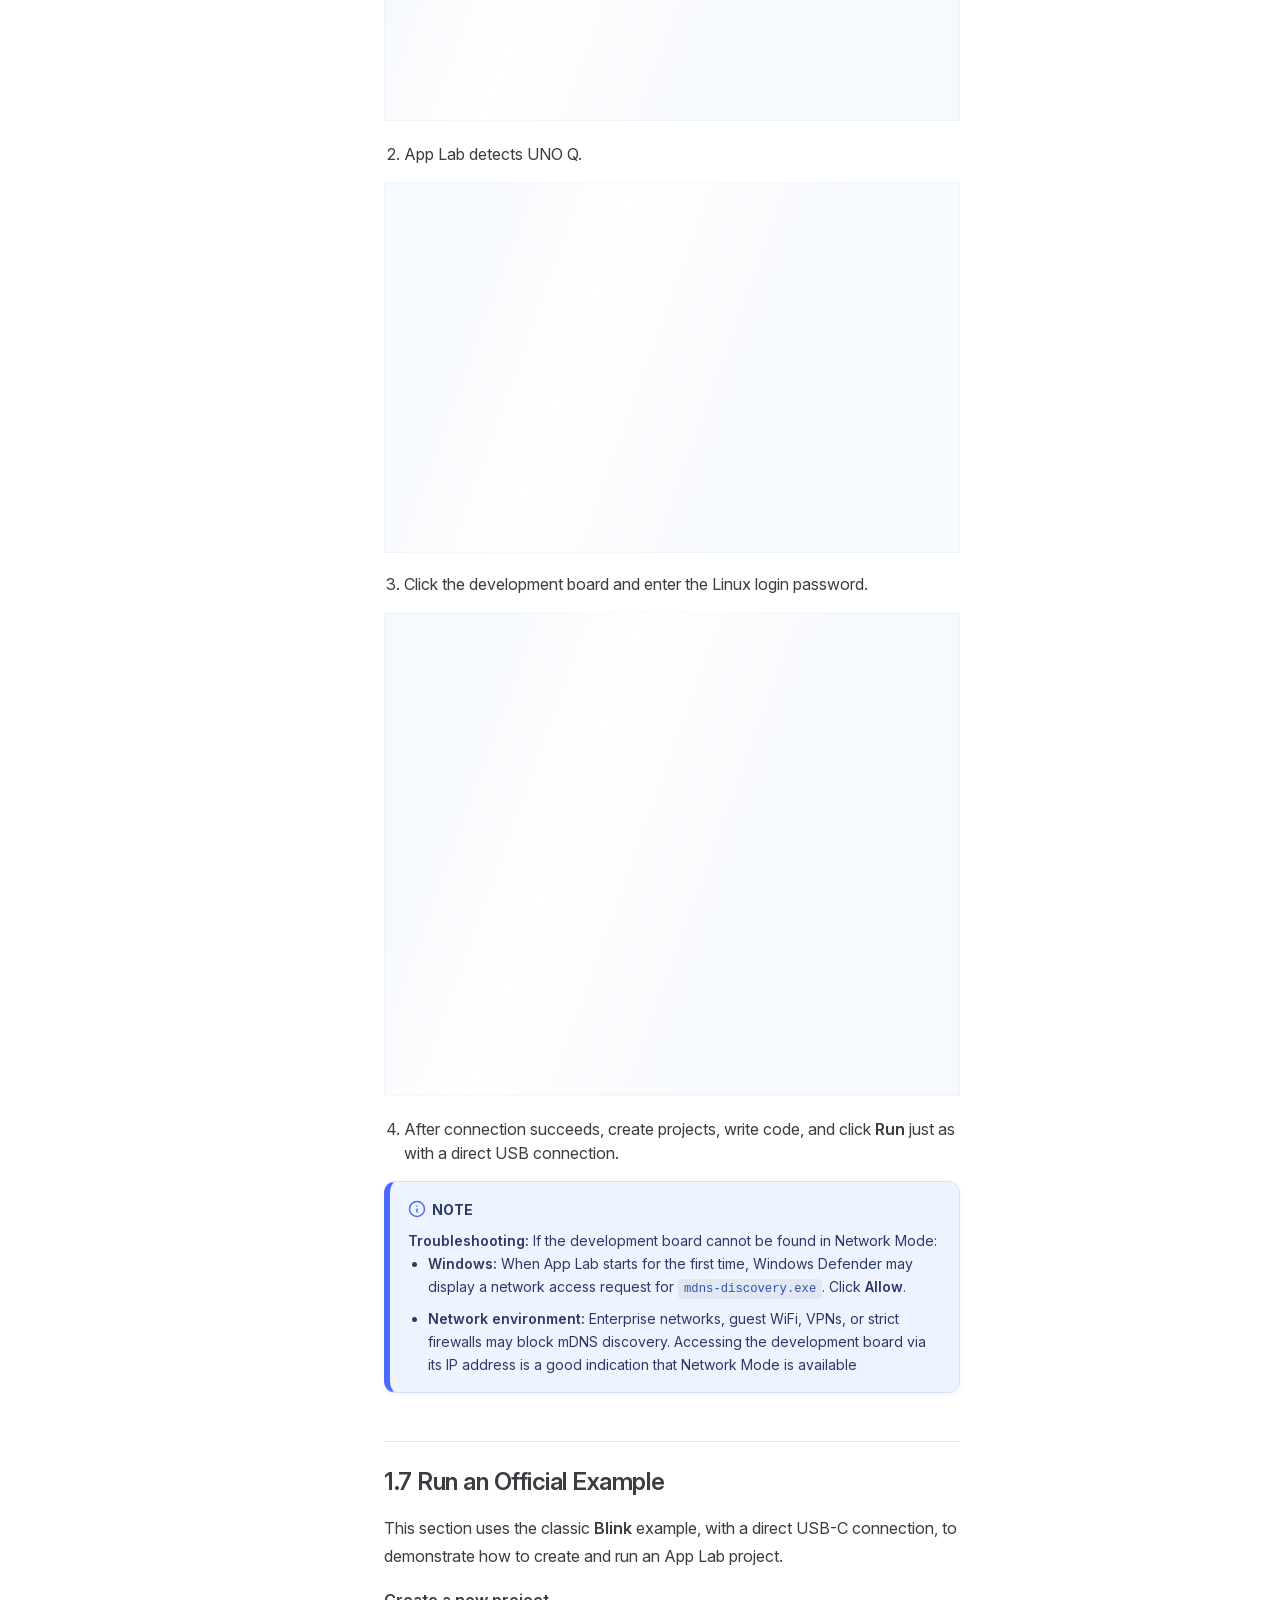
==== commit 9f030e36: "内容修改" ====
--- a/index.html
+++ b/index.html
@@ -1,9 +1,9 @@
-﻿<!DOCTYPE html>
+<!DOCTYPE html>
 <html>
 <head>
   <meta charset="utf-8">
   <meta http-equiv="refresh" content="0;url=/projects/arduino-uno-q/en/latest/docs/1.Quick_Start.html">
-  <title>Arduino UNO Q Documentation</title>
+  <title>arduino-uno-q Documentation</title>
 </head>
 <body>
   <a href="/projects/arduino-uno-q/en/latest/docs/1.Quick_Start.html">Click here if you are not redirected automatically.</a>
